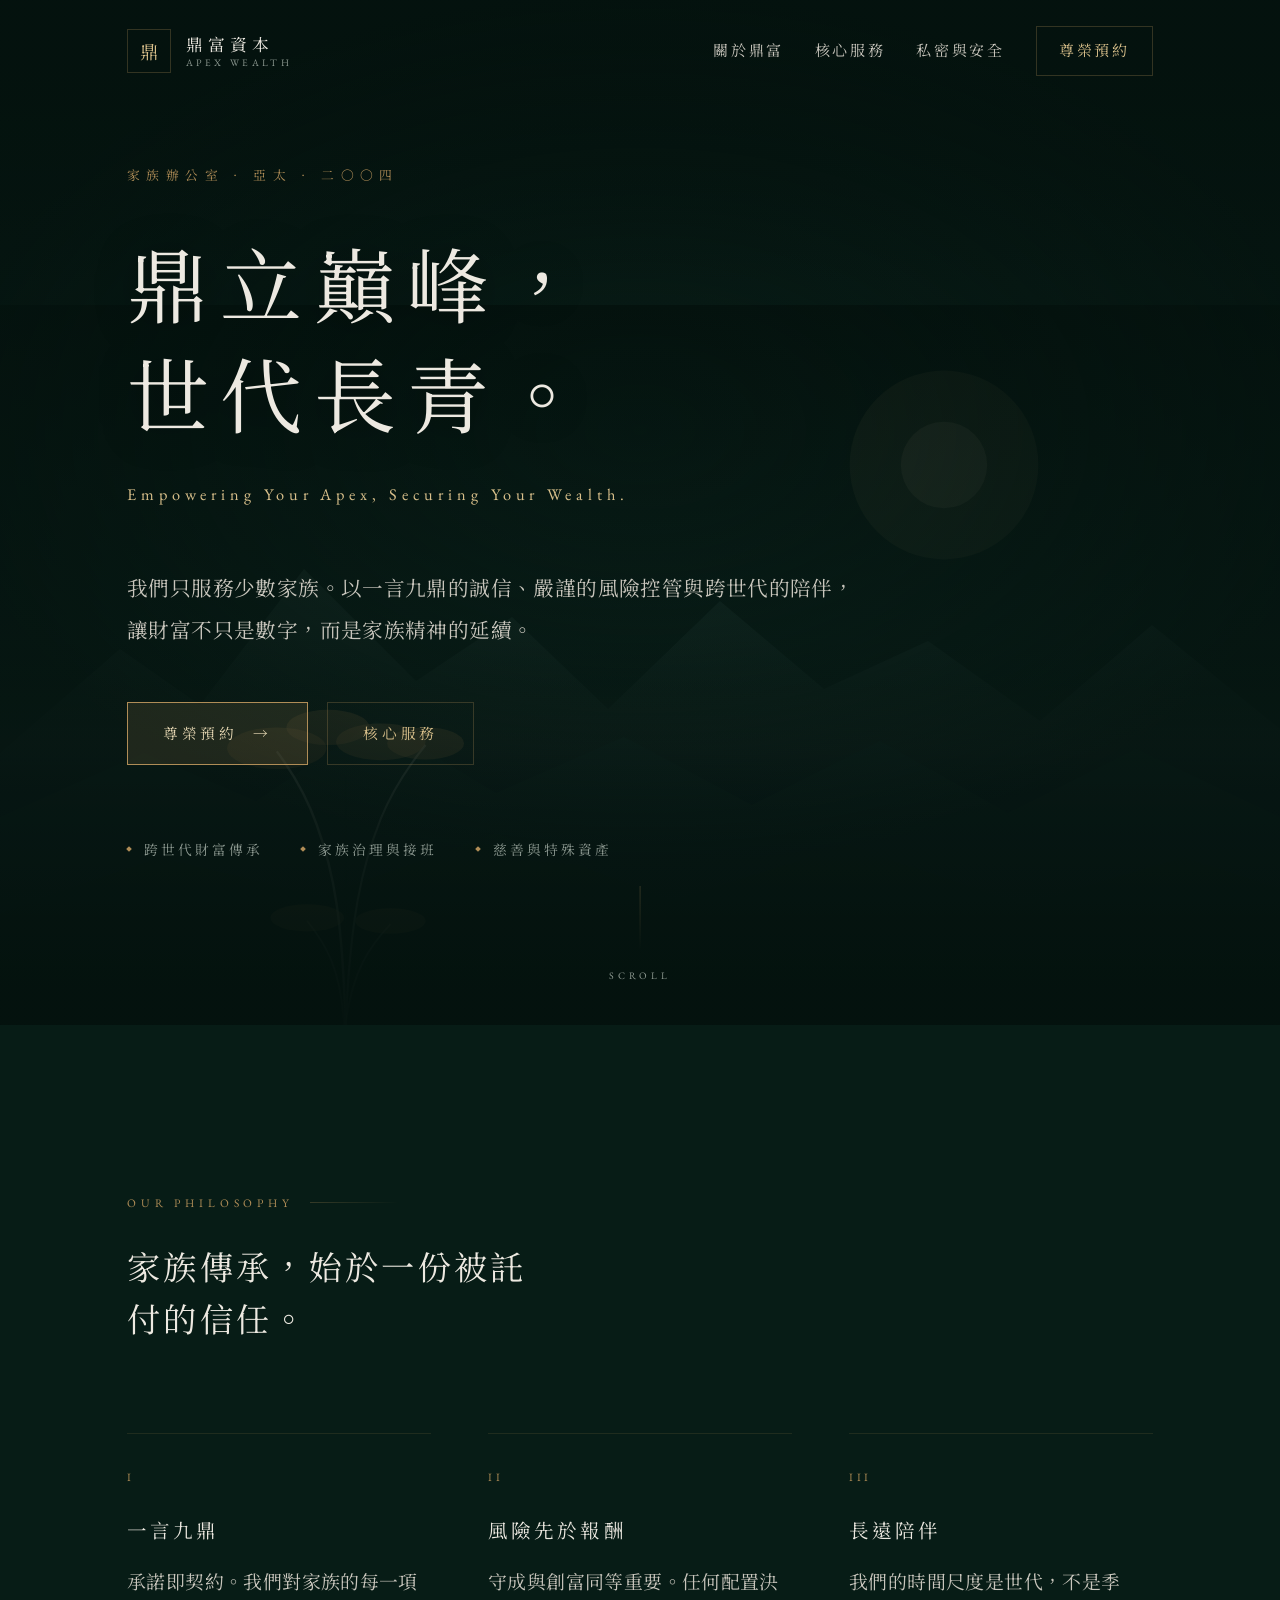
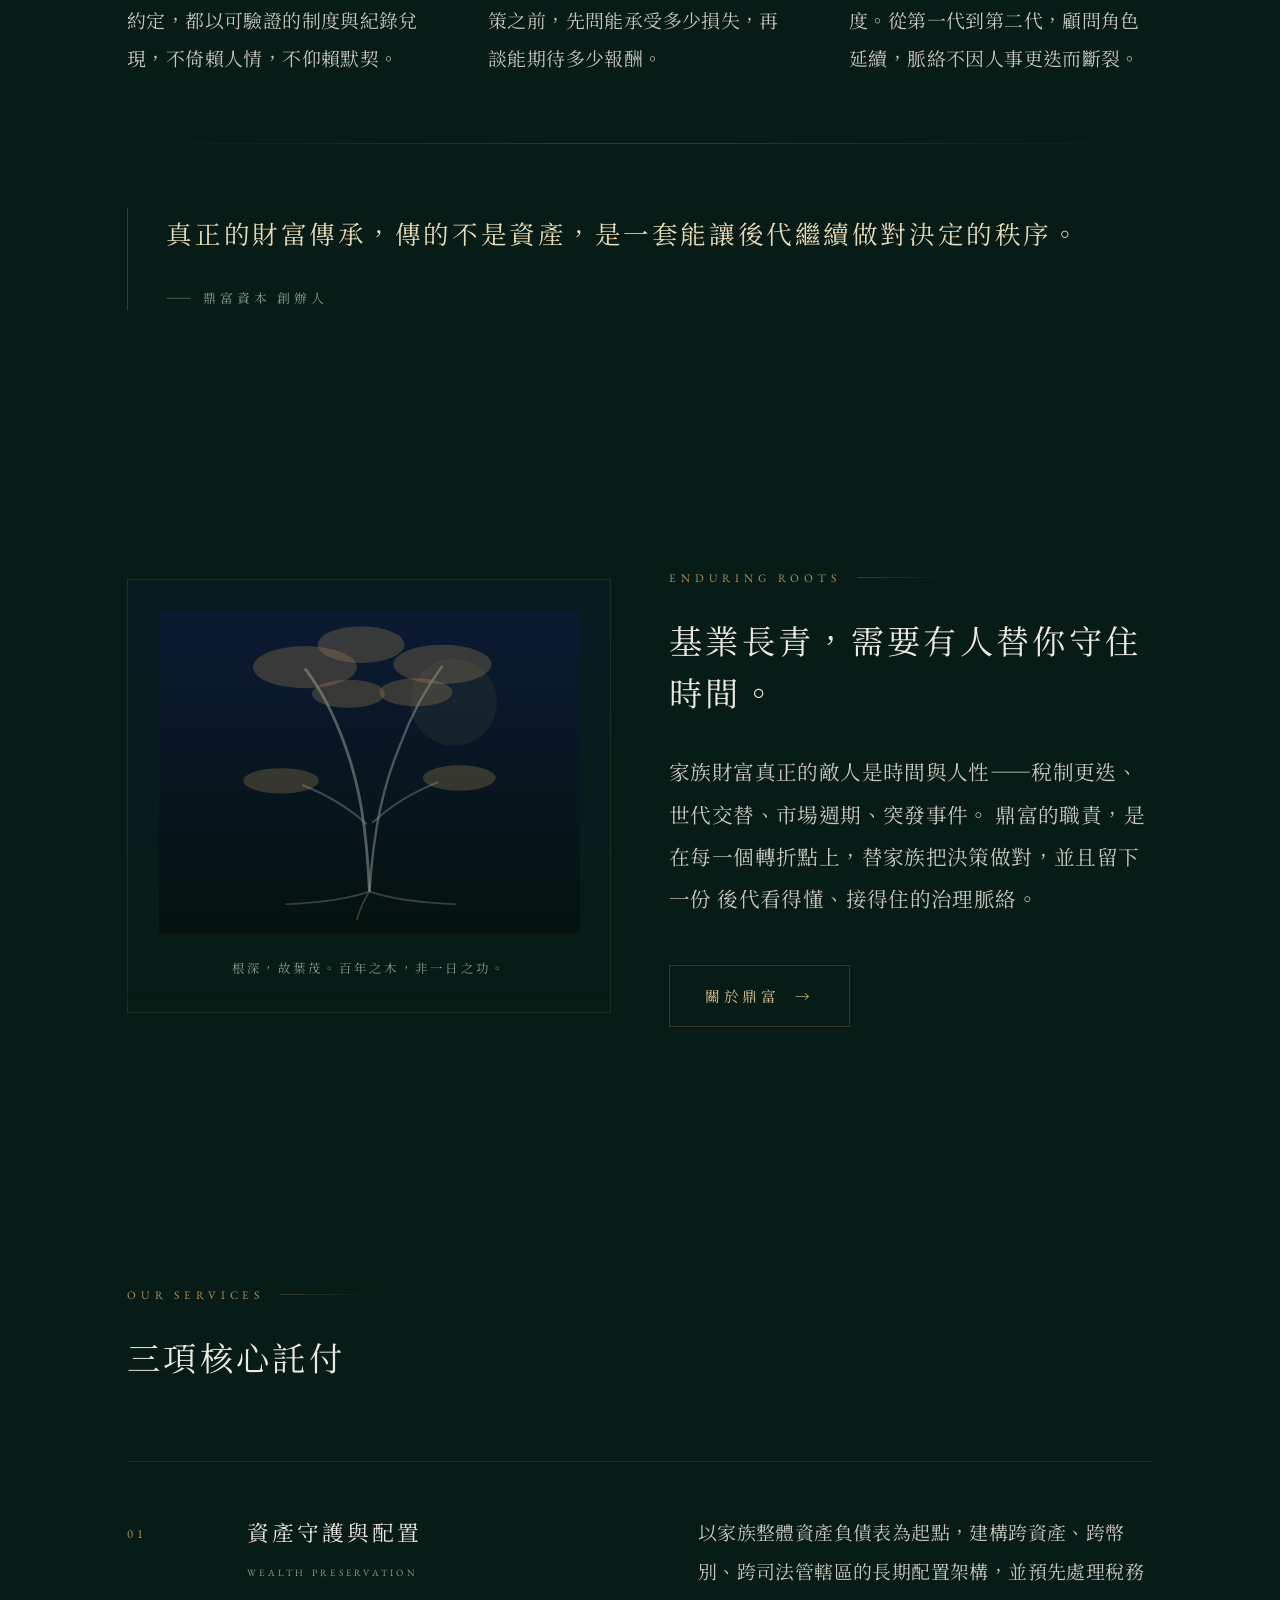
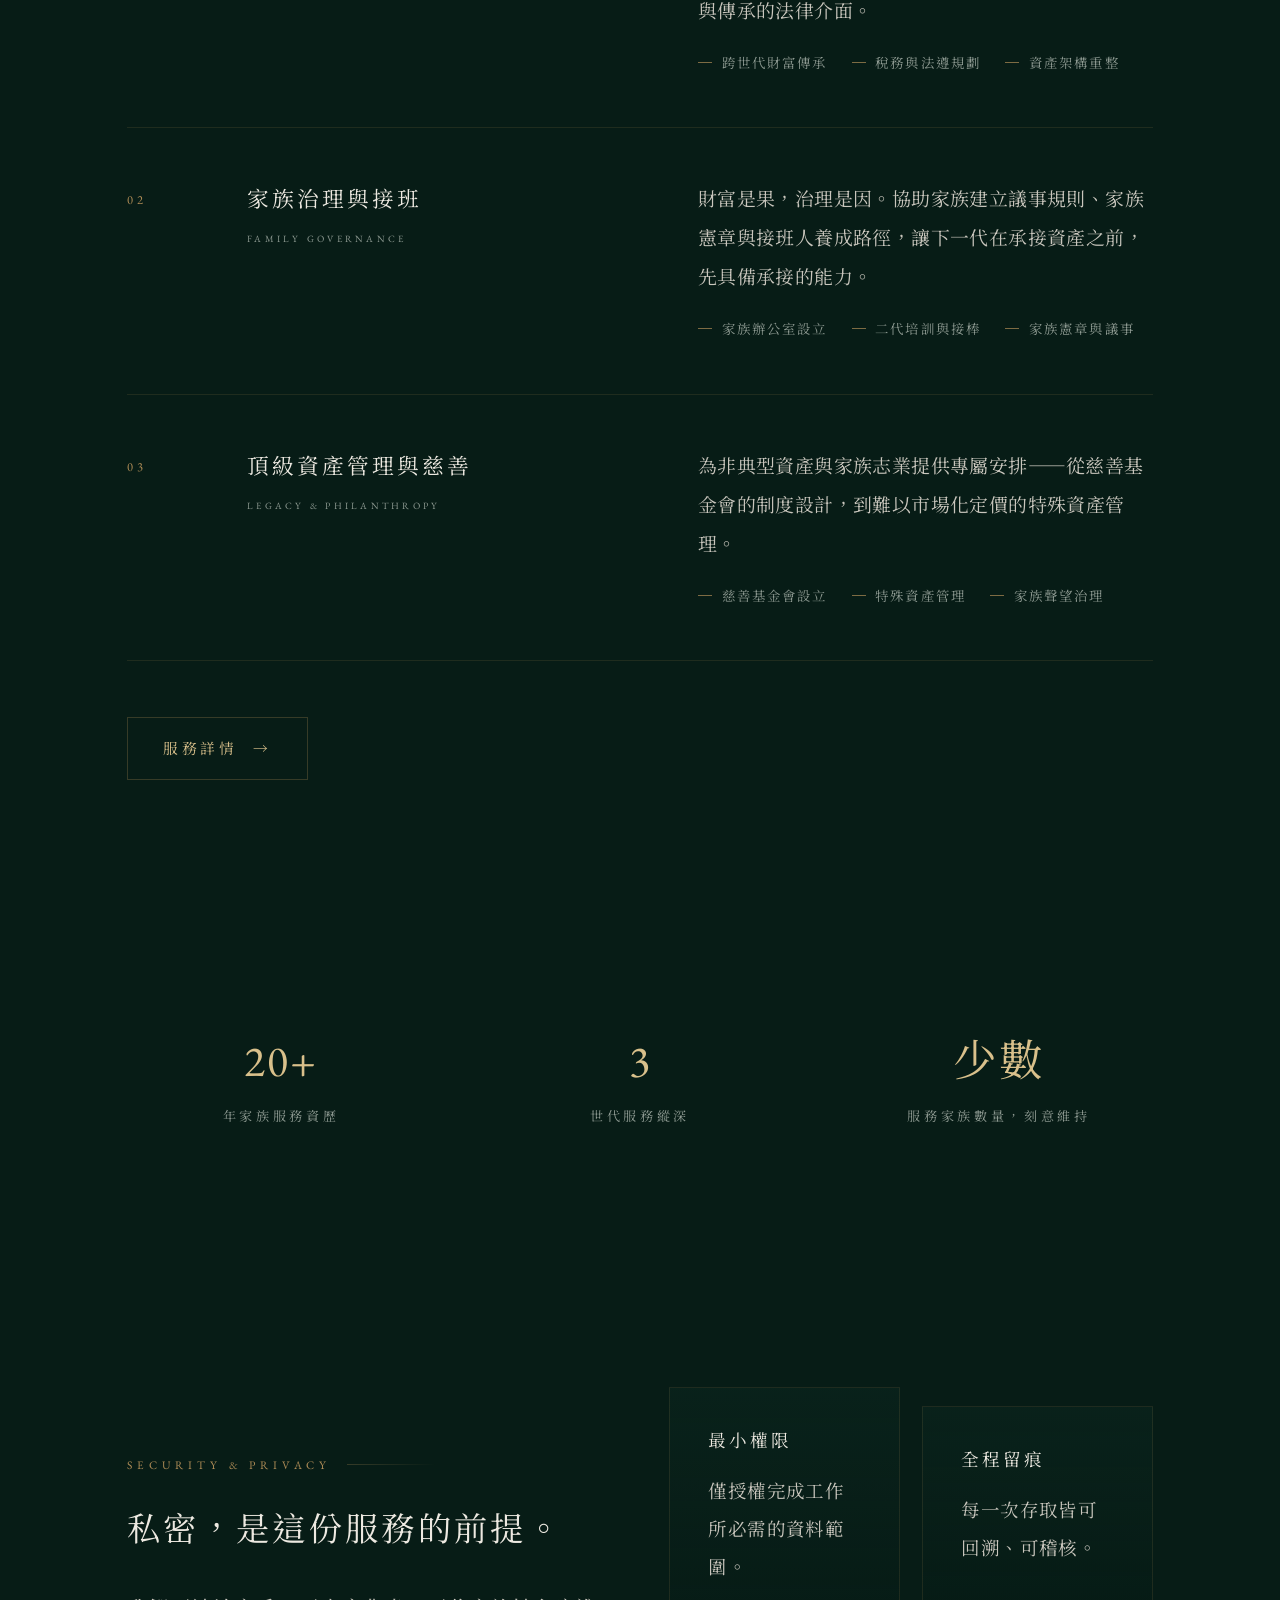
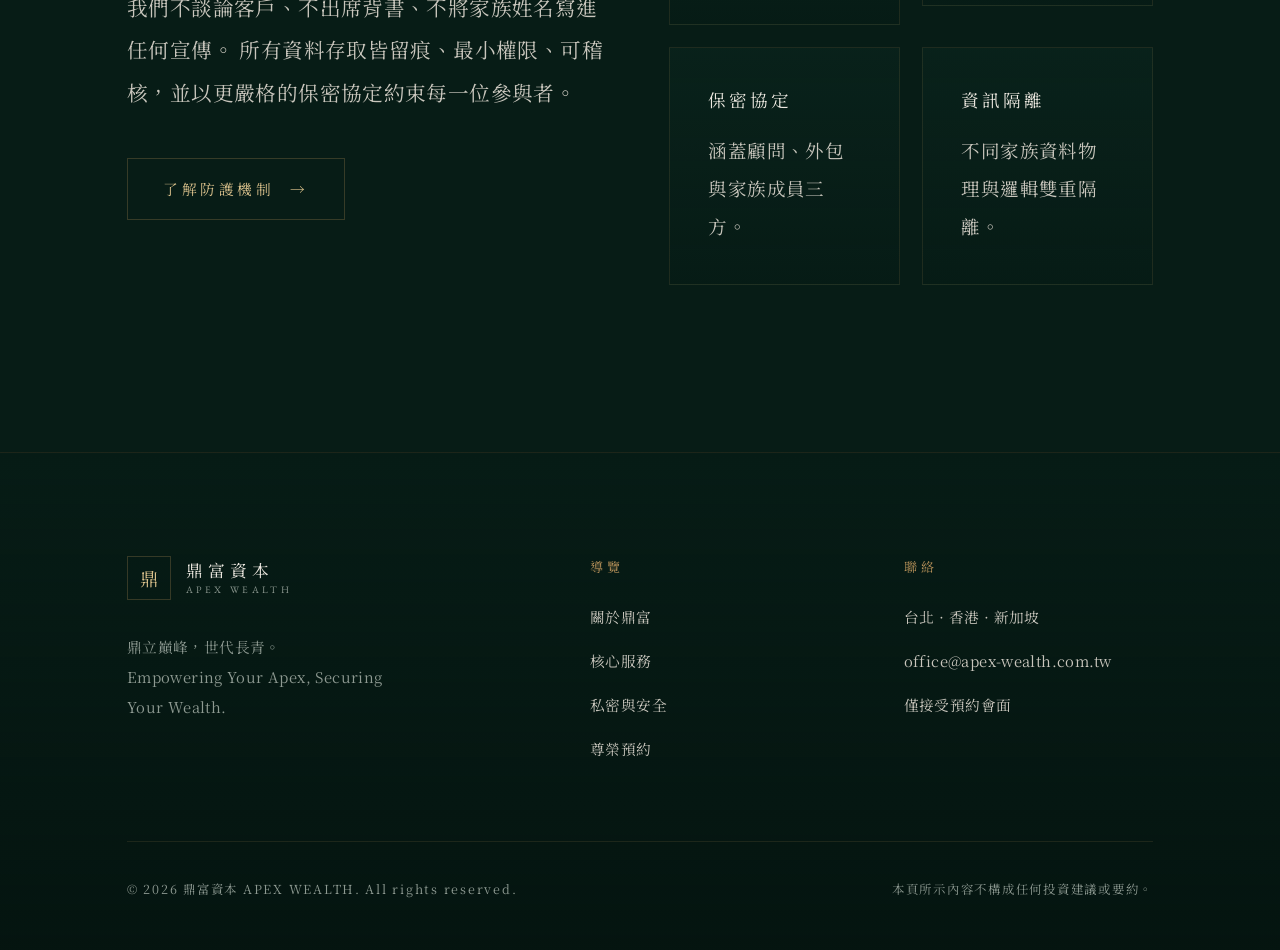
==== index.html @ 1ec9121e "鼎富資本形象網站初版：五頁靜態站 家族辦公室形象網站，純靜態 HTML/CSS/JS，無建置流程與相依套件。  頁面： - index     劇院式主視覺、核心理念、服務總覽、隱私預告 - abou" ====
<!DOCTYPE html>
<html lang="zh-Hant">
<head>
<meta charset="utf-8">
<meta name="viewport" content="width=device-width, initial-scale=1">
<title>鼎富資本 APEX WEALTH｜家族辦公室 · 鼎立巔峰，世代長青</title>
<meta name="description" content="鼎富資本為亞太地區超高淨值家族提供跨世代財富傳承、家族治理與頂級資產管理服務。一言九鼎，長遠相伴。">
<meta name="theme-color" content="#071C16">
<link rel="preconnect" href="https://fonts.googleapis.com">
<link rel="preconnect" href="https://fonts.gstatic.com" crossorigin>
<link href="https://fonts.googleapis.com/css2?family=EB+Garamond:ital,wght@0,400;0,500;1,400&family=Noto+Serif+TC:wght@300;400;500&display=swap" rel="stylesheet">
<link rel="stylesheet" href="assets/css/main.css">
<link rel="icon" href="data:image/svg+xml,%3Csvg xmlns='http://www.w3.org/2000/svg' viewBox='0 0 32 32'%3E%3Crect width='32' height='32' fill='%23071C16'/%3E%3Ctext x='16' y='22' font-size='18' text-anchor='middle' fill='%23D9C08B' font-family='serif'%3E%E9%BC%8E%3C/text%3E%3C/svg%3E">
</head>
<body>

<a class="visually-hidden" href="#main">跳至主要內容</a>

<!-- ════════════ 頁首 ════════════ -->
<header class="site-header">
  <div class="wrap">
    <a class="brand" href="index.html" aria-label="鼎富資本 首頁">
      <span class="brand__mark" aria-hidden="true"><span>鼎</span></span>
      <span class="brand__text">
        <span class="brand__zh">鼎富資本</span>
        <span class="brand__en">Apex Wealth</span>
      </span>
    </a>

    <button class="nav-toggle" type="button" aria-expanded="false" aria-controls="primary-nav" aria-label="開啟導覽選單">
      <span></span><span></span><span></span>
    </button>

    <nav class="nav" id="primary-nav" aria-label="主要導覽">
      <a href="about.html">關於鼎富</a>
      <a href="services.html">核心服務</a>
      <a href="security.html">私密與安全</a>
      <a class="nav__cta" href="contact.html">尊榮預約</a>
    </nav>
  </div>
</header>

<main id="main">

  <!-- ════════════ 主視覺：劇院式開場 ════════════ -->
  <section class="hero" aria-label="鼎富資本 主視覺">
    <div class="hero__scene" aria-hidden="true">
      <!-- 東方山水 · 百年古樹（原創向量，非圖庫罐頭照） -->
      <svg viewBox="0 0 1600 900" preserveAspectRatio="xMidYMax slice" role="presentation">
        <defs>
          <linearGradient id="sky" x1="0" y1="0" x2="0" y2="1">
            <stop offset="0%"   stop-color="#04120E"/>
            <stop offset="55%"  stop-color="#0A211B"/>
            <stop offset="100%" stop-color="#0B1A33"/>
          </linearGradient>
          <linearGradient id="far" x1="0" y1="0" x2="0" y2="1">
            <stop offset="0%"   stop-color="#2E4B44" stop-opacity="0.85"/>
            <stop offset="100%" stop-color="#0A211B" stop-opacity="0.2"/>
          </linearGradient>
          <linearGradient id="mid" x1="0" y1="0" x2="0" y2="1">
            <stop offset="0%"   stop-color="#1E3A33"/>
            <stop offset="100%" stop-color="#071C16"/>
          </linearGradient>
          <linearGradient id="near" x1="0" y1="0" x2="0" y2="1">
            <stop offset="0%"   stop-color="#122C25"/>
            <stop offset="100%" stop-color="#04120E"/>
          </linearGradient>
          <linearGradient id="mist" x1="0" y1="0" x2="0" y2="1">
            <stop offset="0%"   stop-color="#D9C08B" stop-opacity="0"/>
            <stop offset="60%"  stop-color="#D9C08B" stop-opacity="0.07"/>
            <stop offset="100%" stop-color="#D9C08B" stop-opacity="0"/>
          </linearGradient>
        </defs>

        <rect width="1600" height="900" fill="url(#sky)"/>
        <!-- 月／日暈 -->
        <circle cx="1180" cy="200" r="118" fill="#D9C08B" opacity="0.05"/>
        <circle cx="1180" cy="200" r="54"  fill="#E8D9B5" opacity="0.06"/>

        <!-- 遠山 -->
        <g class="layer layer--far">
          <path fill="url(#far)" d="M0,560 L150,430 L250,500 L380,330 L520,470 L640,390 L760,505 L900,370 L1030,480 L1160,420 L1300,520 L1440,400 L1600,530 L1600,900 L0,900 Z"/>
        </g>
        <!-- 雲霧 -->
        <g class="layer layer--mid">
          <rect x="0" y="470" width="1600" height="150" fill="url(#mist)"/>
          <path fill="url(#mid)" d="M0,640 L180,560 L320,620 L470,520 L620,610 L780,540 L940,625 L1100,545 L1260,635 L1420,555 L1600,640 L1600,900 L0,900 Z"/>
        </g>
        <!-- 近山 -->
        <g class="layer layer--near">
          <path fill="url(#near)" d="M0,760 L200,690 L400,740 L620,660 L840,745 L1060,675 L1280,750 L1480,690 L1600,730 L1600,900 L0,900 Z"/>
        </g>

        <!-- 百年古樹 -->
        <g class="layer layer--base" opacity="0.95">
          <g transform="translate(300,470)">
            <path d="M132,430 C128,300 118,240 96,180 C84,146 70,120 46,88"
                  fill="none" stroke="#8E9A92" stroke-opacity="0.5" stroke-width="3"/>
            <path d="M132,430 C138,296 152,232 176,172 C190,138 206,112 232,80"
                  fill="none" stroke="#8E9A92" stroke-opacity="0.45" stroke-width="2.6"/>
            <path d="M130,430 C126,360 108,330 84,300" fill="none" stroke="#8E9A92" stroke-opacity="0.35" stroke-width="2.2"/>
            <path d="M132,430 C140,362 162,332 188,304" fill="none" stroke="#8E9A92" stroke-opacity="0.35" stroke-width="2.2"/>
            <!-- 松針團塊 -->
            <g fill="#B08D57" fill-opacity="0.30">
              <ellipse cx="46"  cy="84"  rx="62" ry="26"/>
              <ellipse cx="110" cy="58"  rx="52" ry="22"/>
              <ellipse cx="176" cy="76"  rx="56" ry="23"/>
              <ellipse cx="232" cy="78"  rx="48" ry="20"/>
              <ellipse cx="84"  cy="296" rx="46" ry="17"/>
              <ellipse cx="188" cy="300" rx="44" ry="16"/>
            </g>
            <g stroke="#0E2C24" stroke-opacity="0.5" stroke-width="1">
              <path d="M132,430 L132,120"/>
            </g>
          </g>
        </g>
      </svg>
    </div>

    <div class="hero__veil" aria-hidden="true"></div>

    <div class="wrap">
      <div class="hero__inner">
        <p class="hero__org" data-reveal>家族辦公室 · 亞太 · 二〇〇四</p>

        <h1 class="hero__slogan" data-reveal="slow">
          <span class="line">鼎立巔峰，</span>
          <span class="line">世代長青。</span>
        </h1>

        <p class="hero__en" data-reveal>Empowering Your Apex, Securing Your Wealth.</p>

        <p class="lede" data-reveal>
          我們只服務少數家族。以一言九鼎的誠信、嚴謹的風險控管與跨世代的陪伴，
          讓財富不只是數字，而是家族精神的延續。
        </p>

        <div class="btn-row" style="margin-top: 3.2rem;" data-reveal>
          <a class="btn btn--solid" href="contact.html"><span>尊榮預約</span><span aria-hidden="true">→</span></a>
          <a class="btn" href="services.html"><span>核心服務</span></a>
        </div>

        <div class="hero__meta" style="margin-top: 4.4rem;" data-stagger data-reveal>
          <span>跨世代財富傳承</span>
          <span>家族治理與接班</span>
          <span>慈善與特殊資產</span>
        </div>
      </div>
    </div>

    <div class="hero__scroll" aria-hidden="true">
      <i></i>
      <span>Scroll</span>
    </div>
  </section>

  <!-- ════════════ 理念 ════════════ -->
  <section class="section" aria-labelledby="philosophy-title">
    <div class="wrap">
      <p class="eyebrow" data-reveal>Our Philosophy</p>
      <h2 class="section-title" id="philosophy-title" data-reveal="slow" style="max-width: 22ch;">
        家族傳承，始於一份被託付的信任。
      </h2>

      <div class="grid grid--3" style="margin-top: clamp(3.5rem, 7vw, 6rem);" data-stagger>
        <article class="tenet">
          <span class="tenet__no">I</span>
          <h3>一言九鼎</h3>
          <p>承諾即契約。我們對家族的每一項約定，都以可驗證的制度與紀錄兌現，不倚賴人情，不仰賴默契。</p>
        </article>
        <article class="tenet">
          <span class="tenet__no">II</span>
          <h3>風險先於報酬</h3>
          <p>守成與創富同等重要。任何配置決策之前，先問能承受多少損失，再談能期待多少報酬。</p>
        </article>
        <article class="tenet">
          <span class="tenet__no">III</span>
          <h3>長遠陪伴</h3>
          <p>我們的時間尺度是世代，不是季度。從第一代到第二代，顧問角色延續，脈絡不因人事更迭而斷裂。</p>
        </article>
      </div>

      <hr class="rule">

      <blockquote class="quote" data-reveal>
        真正的財富傳承，傳的不是資產，是一套能讓後代繼續做對決定的秩序。
        <cite>—— 鼎富資本 創辦人</cite>
      </blockquote>
    </div>
  </section>

  <!-- ════════════ 古樹意象 ════════════ -->
  <section class="section section--tight">
    <div class="wrap">
      <div class="grid grid--2">
        <figure class="scene-frame" data-reveal="slow" style="margin:0;">
          <svg viewBox="0 0 600 460" role="img" aria-label="百年古樹意象，象徵基業長青、根深葉茂">
            <defs>
              <linearGradient id="treebg" x1="0" y1="0" x2="0" y2="1">
                <stop offset="0%" stop-color="#0B1A33"/>
                <stop offset="100%" stop-color="#04120E"/>
              </linearGradient>
            </defs>
            <rect width="600" height="460" fill="url(#treebg)"/>
            <circle cx="420" cy="130" r="62" fill="#D9C08B" opacity="0.06"/>
            <g transform="translate(300,400)">
              <path d="M0,0 C-4,-90 -14,-150 -34,-206 C-48,-246 -64,-282 -92,-318"
                    fill="none" stroke="#8E9A92" stroke-opacity="0.55" stroke-width="4"/>
              <path d="M0,0 C6,-92 20,-152 44,-210 C58,-248 76,-284 104,-322"
                    fill="none" stroke="#8E9A92" stroke-opacity="0.5" stroke-width="3.4"/>
              <path d="M-4,-96 C-30,-120 -60,-138 -96,-152" fill="none" stroke="#8E9A92" stroke-opacity="0.4" stroke-width="2.8"/>
              <path d="M4,-98 C32,-124 62,-142 98,-156" fill="none" stroke="#8E9A92" stroke-opacity="0.4" stroke-width="2.8"/>
              <g fill="#B08D57" fill-opacity="0.28">
                <ellipse cx="-92"  cy="-320" rx="74" ry="30"/>
                <ellipse cx="-12"  cy="-352" rx="62" ry="26"/>
                <ellipse cx="104"  cy="-324" rx="70" ry="28"/>
                <ellipse cx="-30"  cy="-282" rx="52" ry="20"/>
                <ellipse cx="66"   cy="-284" rx="52" ry="20"/>
                <ellipse cx="-126" cy="-158" rx="54" ry="18"/>
                <ellipse cx="128"  cy="-162" rx="52" ry="18"/>
              </g>
              <!-- 根 -->
              <path d="M0,0 C-30,10 -70,16 -120,18 M0,0 C30,10 72,16 124,18 M0,0 C-8,12 -14,26 -18,40"
                    fill="none" stroke="#8E9A92" stroke-opacity="0.35" stroke-width="2.4"/>
            </g>
          </svg>
          <figcaption>根深，故葉茂。百年之木，非一日之功。</figcaption>
        </figure>

        <div data-reveal>
          <p class="eyebrow">Enduring Roots</p>
          <h2 class="section-title">基業長青，需要有人替你守住時間。</h2>
          <p class="lede" style="margin-top: 2rem;">
            家族財富真正的敵人是時間與人性——稅制更迭、世代交替、市場週期、突發事件。
            鼎富的職責，是在每一個轉折點上，替家族把決策做對，並且留下一份
            後代看得懂、接得住的治理脈絡。
          </p>
          <div class="btn-row" style="margin-top: 2.8rem;">
            <a class="btn" href="about.html"><span>關於鼎富</span><span aria-hidden="true">→</span></a>
          </div>
        </div>
      </div>
    </div>
  </section>

  <!-- ════════════ 服務總覽 ════════════ -->
  <section class="section" aria-labelledby="services-title">
    <div class="wrap">
      <p class="eyebrow" data-reveal>Our Services</p>
      <h2 class="section-title" id="services-title" data-reveal="slow">三項核心託付</h2>

      <div style="margin-top: clamp(3rem, 6vw, 5rem);">
        <article class="service" data-reveal>
          <div class="service__no">01</div>
          <h3>資產守護與配置<small>Wealth Preservation</small></h3>
          <div>
            <p>以家族整體資產負債表為起點，建構跨資產、跨幣別、跨司法管轄區的長期配置架構，並預先處理稅務與傳承的法律介面。</p>
            <div class="tags">
              <span>跨世代財富傳承</span><span>稅務與法遵規劃</span><span>資產架構重整</span>
            </div>
          </div>
        </article>

        <article class="service" data-reveal>
          <div class="service__no">02</div>
          <h3>家族治理與接班<small>Family Governance</small></h3>
          <div>
            <p>財富是果，治理是因。協助家族建立議事規則、家族憲章與接班人養成路徑，讓下一代在承接資產之前，先具備承接的能力。</p>
            <div class="tags">
              <span>家族辦公室設立</span><span>二代培訓與接棒</span><span>家族憲章與議事</span>
            </div>
          </div>
        </article>

        <article class="service" data-reveal>
          <div class="service__no">03</div>
          <h3>頂級資產管理與慈善<small>Legacy &amp; Philanthropy</small></h3>
          <div>
            <p>為非典型資產與家族志業提供專屬安排——從慈善基金會的制度設計，到難以市場化定價的特殊資產管理。</p>
            <div class="tags">
              <span>慈善基金會設立</span><span>特殊資產管理</span><span>家族聲望治理</span>
            </div>
          </div>
        </article>

        <div style="border-top: 1px solid var(--hairline-soft);"></div>
      </div>

      <div class="btn-row" style="margin-top: 3.5rem;" data-reveal>
        <a class="btn" href="services.html"><span>服務詳情</span><span aria-hidden="true">→</span></a>
      </div>
    </div>
  </section>

  <!-- ════════════ 數字 ════════════ -->
  <section class="section section--tight">
    <div class="wrap">
      <div class="metrics" data-stagger data-reveal-group>
        <div class="metric"><strong>20+</strong><span>年家族服務資歷</span></div>
        <div class="metric"><strong>3</strong><span>世代服務縱深</span></div>
        <div class="metric"><strong>少數</strong><span>服務家族數量，刻意維持</span></div>
      </div>
    </div>
  </section>

  <!-- ════════════ 隱私預告 ════════════ -->
  <section class="section" aria-labelledby="privacy-title">
    <div class="wrap">
      <div class="grid grid--2">
        <div data-reveal>
          <p class="eyebrow">Security &amp; Privacy</p>
          <h2 class="section-title" id="privacy-title">私密，是這份服務的前提。</h2>
          <p class="lede" style="margin-top: 2rem;">
            我們不談論客戶、不出席背書、不將家族姓名寫進任何宣傳。
            所有資料存取皆留痕、最小權限、可稽核，並以更嚴格的保密協定約束每一位參與者。
          </p>
          <div class="btn-row" style="margin-top: 2.8rem;">
            <a class="btn" href="security.html"><span>了解防護機制</span><span aria-hidden="true">→</span></a>
          </div>
        </div>

        <div class="grid grid--2" data-stagger data-reveal-group style="gap: 1.4rem;">
          <div class="card"><h3>最小權限</h3><p>僅授權完成工作所必需的資料範圍。</p></div>
          <div class="card"><h3>全程留痕</h3><p>每一次存取皆可回溯、可稽核。</p></div>
          <div class="card"><h3>保密協定</h3><p>涵蓋顧問、外包與家族成員三方。</p></div>
          <div class="card"><h3>資訊隔離</h3><p>不同家族資料物理與邏輯雙重隔離。</p></div>
        </div>
      </div>
    </div>
  </section>

</main>

<!-- ════════════ 頁尾 ════════════ -->
<footer class="site-footer">
  <div class="wrap">
    <div class="site-footer__top">
      <div>
        <a class="brand" href="index.html">
          <span class="brand__mark" aria-hidden="true"><span>鼎</span></span>
          <span class="brand__text">
            <span class="brand__zh">鼎富資本</span>
            <span class="brand__en">Apex Wealth</span>
          </span>
        </a>
        <p class="muted" style="margin-top: 2rem; max-width: 34ch; font-size: 0.92rem;">
          鼎立巔峰，世代長青。<br>
          Empowering Your Apex, Securing Your Wealth.
        </p>
      </div>

      <div>
        <h4>導覽</h4>
        <ul>
          <li><a href="about.html">關於鼎富</a></li>
          <li><a href="services.html">核心服務</a></li>
          <li><a href="security.html">私密與安全</a></li>
          <li><a href="contact.html">尊榮預約</a></li>
        </ul>
      </div>

      <div>
        <h4>聯絡</h4>
        <ul>
          <li>台北 · 香港 · 新加坡</li>
          <li><a href="mailto:office@apex-wealth.com.tw">office@apex-wealth.com.tw</a></li>
          <li>僅接受預約會面</li>
        </ul>
      </div>
    </div>

    <div class="site-footer__bottom">
      <span>© <span data-year>2026</span> 鼎富資本 APEX WEALTH. All rights reserved.</span>
      <span>本頁所示內容不構成任何投資建議或要約。</span>
    </div>
  </div>
</footer>

<script src="assets/js/main.js"></script>
</body>
</html>
---- assets/css/main.css ----
/* ==========================================================================
   鼎富資本 APEX WEALTH · Family Office
   視覺系統：深大不列顛綠 × 古銅金 · 古典襯線 · 極簡留白
   ========================================================================== */

/* --- 1. 設計 Token ------------------------------------------------------ */
:root {
  /* 主色：沉穩、誠信 */
  --green-950: #04120E;
  --green-900: #071C16;
  --green-800: #0A211B;
  --green-700: #0E2C24;
  --green-600: #14382E;
  --ink-900:   #060F1F;
  --ink-800:   #0B1A33;

  /* 點綴：古銅金／香檳金（低飽和，切忌土豪金） */
  --gold:       #B08D57;
  --gold-soft:  #C9A96B;
  --gold-light: #D9C08B;
  --champagne:  #E8D9B5;

  /* 文字 */
  --text:      #EDE9E1;
  --text-soft: #C9C6BD;
  --muted:     #8E9A92;

  --hairline: rgba(176, 141, 87, 0.28);
  --hairline-soft: rgba(176, 141, 87, 0.14);

  /* 字體 */
  --serif-zh: "Noto Serif TC", "Source Han Serif TC", "Songti TC", "STSong",
              "PingFang TC", "Microsoft JhengHei", serif;
  --serif-en: "EB Garamond", "Garamond", "Baskerville", "Palatino Linotype",
              "Times New Roman", "Noto Serif TC", "Songti TC", serif;
  --sans-zh: "PingFang TC", "Microsoft JhengHei", "Noto Sans TC", sans-serif;

  /* 節奏：大量留白，讓畫面呼吸 */
  --gutter: clamp(1.5rem, 6vw, 8rem);
  --section-y: clamp(6rem, 13vw, 13rem);
  --maxw: 1180px;

  --ease-silk: cubic-bezier(0.22, 0.61, 0.36, 1);
  --dur-slow: 1.4s;
}

/* --- 2. 基礎 ------------------------------------------------------------ */
*,
*::before,
*::after { box-sizing: border-box; }

html {
  scroll-behavior: smooth;
  -webkit-text-size-adjust: 100%;
}

body {
  margin: 0;
  background: var(--green-900);
  color: var(--text);
  font-family: var(--serif-zh);
  /* 字體級距適中偏大、行距寬鬆（無障礙） */
  font-size: clamp(17px, 0.35vw + 16px, 19.5px);
  line-height: 2.05;
  letter-spacing: 0.02em;
  font-weight: 400;
  -webkit-font-smoothing: antialiased;
  text-rendering: optimizeLegibility;
  overflow-x: hidden;
}

/* 全站細膩紙質／光暈底 */
body::before {
  content: "";
  position: fixed;
  inset: 0;
  pointer-events: none;
  z-index: 0;
  background:
    radial-gradient(120% 80% at 50% -10%, rgba(176,141,87,0.10), transparent 60%),
    radial-gradient(100% 70% at 100% 100%, rgba(11,26,51,0.55), transparent 65%);
}

img, svg { max-width: 100%; display: block; }

a {
  color: inherit;
  text-decoration: none;
  transition: color .6s var(--ease-silk);
}

::selection { background: rgba(176,141,87,0.32); color: #fff; }

/* 焦點可見（無障礙） */
:focus-visible {
  outline: 1px solid var(--gold-light);
  outline-offset: 4px;
}

/* --- 3. 排版元件 -------------------------------------------------------- */
h1, h2, h3, h4 {
  font-weight: 400;
  margin: 0;
  letter-spacing: 0.06em;
  line-height: 1.6;
}

.en {
  font-family: var(--serif-en);
  font-weight: 400;
  letter-spacing: 0.22em;
  font-size: 0.82em;
}

.eyebrow {
  font-family: var(--serif-en);
  font-size: 0.72rem;
  letter-spacing: 0.42em;
  text-transform: uppercase;
  color: var(--gold);
  margin: 0 0 1.6rem;
  display: flex;
  align-items: center;
  gap: 1rem;
}
.eyebrow::after {
  content: "";
  flex: 1;
  height: 1px;
  max-width: 90px;
  background: linear-gradient(90deg, var(--hairline), transparent);
}
.eyebrow--center { justify-content: center; }
.eyebrow--center::after { display: none; }

.display {
  font-size: clamp(2.1rem, 5.2vw, 4.6rem);
  line-height: 1.32;
  letter-spacing: 0.08em;
}

.section-title {
  font-size: clamp(1.6rem, 2.6vw, 2.5rem);
  line-height: 1.55;
  letter-spacing: 0.1em;
}

.lede {
  font-size: 1.06em;
  color: var(--text-soft);
  max-width: 62ch;
}

.muted { color: var(--muted); }

.gold { color: var(--gold-light); }

/* 金色細線 */
.rule {
  height: 1px;
  border: 0;
  background: linear-gradient(90deg, transparent, var(--hairline), transparent);
  margin: 4rem 0;
}

/* --- 4. 版面 ------------------------------------------------------------ */
.wrap {
  width: 100%;
  max-width: var(--maxw);
  margin: 0 auto;
  padding-inline: var(--gutter);
  position: relative;
  z-index: 1;
}

.section { padding-block: var(--section-y); position: relative; }

.section--tight { padding-block: clamp(3.5rem, 7vw, 7rem); }

.grid {
  display: grid;
  gap: clamp(2.2rem, 4.5vw, 5rem);
}
@media (min-width: 880px) {
  .grid--2 { grid-template-columns: 1fr 1fr; align-items: center; }
  .grid--3 { grid-template-columns: repeat(3, 1fr); }
  .grid--4 { grid-template-columns: repeat(4, 1fr); }
}

/* --- 5. 頁首 / 導覽 ----------------------------------------------------- */
.site-header {
  position: fixed;
  inset: 0 0 auto 0;
  z-index: 50;
  padding: 1.6rem 0;
  transition: background .9s var(--ease-silk), padding .9s var(--ease-silk),
              border-color .9s var(--ease-silk), backdrop-filter .9s var(--ease-silk);
  border-bottom: 1px solid transparent;
}
.site-header.is-scrolled {
  padding: 1.05rem 0;
  background: rgba(7, 28, 22, 0.86);
  backdrop-filter: blur(14px) saturate(120%);
  border-bottom-color: var(--hairline-soft);
}

.site-header .wrap {
  display: flex;
  align-items: center;
  justify-content: space-between;
  gap: 2rem;
}

.brand {
  display: flex;
  align-items: center;
  gap: 0.95rem;
  flex-shrink: 0;
}
.brand__mark {
  width: 44px;
  height: 44px;
  flex: none;
  border: 1px solid var(--hairline);
  display: grid;
  place-items: center;
  transition: border-color .9s var(--ease-silk);
}
.brand__mark span {
  font-size: 1.15rem;
  color: var(--gold-light);
  letter-spacing: 0;
  line-height: 1;
}
.brand:hover .brand__mark { border-color: var(--gold); }
.brand__text { display: flex; flex-direction: column; gap: .28rem; }
.brand__zh {
  font-size: 1.05rem;
  letter-spacing: 0.3em;
  line-height: 1.2;
}
.brand__en {
  font-family: var(--serif-en);
  font-size: 0.62rem;
  letter-spacing: 0.34em;
  color: var(--muted);
  text-transform: uppercase;
  line-height: 1;
}

.nav {
  display: flex;
  align-items: center;
  gap: clamp(1.4rem, 2.4vw, 2.6rem);
}
.nav a {
  font-size: 0.94rem;
  letter-spacing: 0.18em;
  color: var(--text-soft);
  position: relative;
  padding-block: 0.35rem;
}
.nav a::after {
  content: "";
  position: absolute;
  left: 0; right: 100%;
  bottom: 0;
  height: 1px;
  background: var(--gold);
  transition: right .8s var(--ease-silk);
}
.nav a:hover { color: var(--champagne); }
.nav a:hover::after,
.nav a[aria-current="page"]::after { right: 0; }
.nav a[aria-current="page"] { color: var(--champagne); }

.nav__cta {
  border: 1px solid var(--hairline);
  padding: 0.55rem 1.4rem !important;
  color: var(--gold-light) !important;
}
.nav__cta::after { display: none; }
.nav__cta:hover {
  background: rgba(176,141,87,0.12);
  border-color: var(--gold);
}

.nav-toggle {
  display: none;
  background: none;
  border: 1px solid var(--hairline);
  color: var(--text);
  width: 46px; height: 46px;
  cursor: pointer;
}
.nav-toggle span {
  display: block;
  width: 18px; height: 1px;
  background: var(--gold-light);
  margin: 4px auto;
  transition: transform .5s var(--ease-silk), opacity .5s var(--ease-silk);
}
.nav-toggle[aria-expanded="true"] span:nth-child(1) { transform: translateY(5px) rotate(45deg); }
.nav-toggle[aria-expanded="true"] span:nth-child(2) { opacity: 0; }
.nav-toggle[aria-expanded="true"] span:nth-child(3) { transform: translateY(-5px) rotate(-45deg); }

@media (max-width: 900px) {
  .nav-toggle { display: block; }
  .nav {
    position: fixed;
    inset: 0;
    background: rgba(6, 22, 18, 0.98);
    backdrop-filter: blur(10px);
    flex-direction: column;
    justify-content: center;
    gap: 2.2rem;
    font-size: 1.15rem;
    opacity: 0;
    visibility: hidden;
    transition: opacity .8s var(--ease-silk), visibility .8s;
  }
  .nav.is-open { opacity: 1; visibility: visible; }
  .nav a { font-size: 1.15rem; letter-spacing: 0.28em; }
  .nav__cta { padding: 0.8rem 2rem !important; }
}

/* --- 6. 主視覺（劇院式開場） ------------------------------------------- */
.hero {
  position: relative;
  min-height: 100svh;
  display: flex;
  align-items: center;
  overflow: hidden;
  background:
    linear-gradient(180deg, var(--green-950) 0%, var(--green-800) 45%, var(--ink-900) 100%);
}

.hero__scene {
  position: absolute;
  inset: 0;
  z-index: 0;
}
.hero__scene svg {
  position: absolute;
  left: 50%;
  bottom: 0;
  width: 145%;
  min-width: 1100px;
  transform: translateX(-50%);
  height: auto;
}
/* 極緩慢的呼吸位移，不閃爍 */
.hero__scene .layer--far  { opacity: .34; animation: drift 48s ease-in-out infinite alternate; }
.hero__scene .layer--mid  { opacity: .55; animation: drift 38s ease-in-out infinite alternate-reverse; }
.hero__scene .layer--near { opacity: .82; animation: drift 30s ease-in-out infinite alternate; }
.hero__scene .layer--base { opacity: 1; }

@keyframes drift {
  from { transform: translateX(-50%) translateY(0) scale(1); }
  to   { transform: translateX(-50%) translateY(-14px) scale(1.012); }
}

.hero__veil {
  position: absolute;
  inset: 0;
  z-index: 1;
  background:
    radial-gradient(70% 55% at 50% 42%, rgba(4,18,14,0.10), rgba(4,18,14,0.72) 78%),
    linear-gradient(180deg, rgba(4,18,14,0.85) 0%, transparent 28%, transparent 62%, rgba(4,18,14,0.92) 100%);
}

.hero .wrap { z-index: 2; }
.hero__inner {
  max-width: 900px;
  padding-block: clamp(8rem, 18vh, 12rem);
}

.hero__org {
  font-size: 0.8rem;
  letter-spacing: 0.5em;
  color: var(--gold);
  margin: 0 0 2.4rem;
}

.hero__slogan {
  font-size: clamp(2.4rem, 6.4vw, 5.4rem);
  line-height: 1.34;
  letter-spacing: 0.14em;
  margin: 0 0 2rem;
  text-shadow: 0 2px 40px rgba(0,0,0,0.45);
}
.hero__slogan .line { display: block; }

.hero__en {
  font-family: var(--serif-en);
  font-size: clamp(0.8rem, 1.35vw, 1.02rem);
  letter-spacing: 0.3em;
  color: var(--gold-light);
  margin: 0 0 3.4rem;
}

.hero__meta {
  display: flex;
  flex-wrap: wrap;
  gap: 0.9rem 2.4rem;
  font-size: 0.86rem;
  letter-spacing: 0.22em;
  color: var(--muted);
}
.hero__meta span { display: inline-flex; align-items: center; gap: .8rem; }
.hero__meta span::before {
  content: "";
  width: 4px; height: 4px;
  background: var(--gold);
  transform: rotate(45deg);
  flex: none;
}

.hero__scroll {
  position: absolute;
  left: 50%;
  bottom: 2.4rem;
  transform: translateX(-50%);
  z-index: 3;
  font-family: var(--serif-en);
  font-size: 0.62rem;
  letter-spacing: 0.4em;
  color: var(--muted);
  display: flex;
  flex-direction: column;
  align-items: center;
  gap: 1rem;
  text-transform: uppercase;
}
.hero__scroll i {
  width: 1px; height: 64px;
  background: linear-gradient(180deg, var(--hairline), transparent);
  animation: pulseLine 4.5s var(--ease-silk) infinite;
}
@keyframes pulseLine {
  0%, 100% { opacity: .35; transform: scaleY(.8); }
  50%      { opacity: 1;   transform: scaleY(1); }
}

/* --- 7. 內容元件 -------------------------------------------------------- */
/* 理念三欄 */
.tenet { padding-top: 2rem; border-top: 1px solid var(--hairline-soft); }
.tenet__no {
  font-family: var(--serif-en);
  font-size: 0.7rem;
  letter-spacing: 0.32em;
  color: var(--gold);
  display: block;
  margin-bottom: 1.6rem;
}
.tenet h3 {
  font-size: 1.22rem;
  letter-spacing: 0.16em;
  margin-bottom: 1rem;
}
.tenet p { margin: 0; color: var(--text-soft); font-size: 0.97em; }

/* 服務條目 */
.service {
  padding: clamp(2.2rem, 4vw, 3.4rem) 0;
  border-top: 1px solid var(--hairline-soft);
  display: grid;
  gap: 1.4rem 3rem;
}
@media (min-width: 880px) {
  .service { grid-template-columns: 4.5rem 1.15fr 1.3fr; align-items: start; }
}
.service__no {
  font-family: var(--serif-en);
  font-size: 0.78rem;
  letter-spacing: 0.3em;
  color: var(--gold);
  padding-top: 0.5rem;
}
.service h3 {
  font-size: clamp(1.2rem, 1.7vw, 1.5rem);
  letter-spacing: 0.14em;
  line-height: 1.7;
}
.service h3 small {
  display: block;
  font-family: var(--serif-en);
  font-size: 0.6rem;
  letter-spacing: 0.34em;
  color: var(--muted);
  margin-top: 0.9rem;
  text-transform: uppercase;
}
.service p { margin: 0 0 1.2rem; color: var(--text-soft); font-size: 0.97em; }

.tags {
  display: flex;
  flex-wrap: wrap;
  gap: 0.6rem 1.5rem;
  font-size: 0.84rem;
  letter-spacing: 0.16em;
  color: var(--muted);
}
.tags span { display: inline-flex; align-items: center; gap: .6rem; }
.tags span::before {
  content: "";
  width: 14px; height: 1px;
  background: var(--gold);
  opacity: .7;
}

/* 引言 */
.quote {
  font-size: clamp(1.15rem, 2vw, 1.7rem);
  line-height: 2;
  letter-spacing: 0.1em;
  color: var(--champagne);
  border-left: 1px solid var(--hairline);
  padding-left: clamp(1.4rem, 3vw, 2.6rem);
  margin: 0;
}
.quote cite {
  display: block;
  margin-top: 1.6rem;
  font-style: normal;
  font-size: 0.8rem;
  letter-spacing: 0.3em;
  color: var(--muted);
}

/* 卡片 */
.card {
  border: 1px solid var(--hairline-soft);
  padding: clamp(1.8rem, 3vw, 2.8rem);
  background: linear-gradient(180deg, rgba(14,44,36,0.35), rgba(7,28,22,0.15));
  transition: border-color 1.1s var(--ease-silk), transform 1.1s var(--ease-silk);
}
.card:hover { border-color: var(--hairline); transform: translateY(-4px); }
.card h3 {
  font-size: 1.1rem;
  letter-spacing: 0.16em;
  margin-bottom: 1.1rem;
}
.card p { margin: 0; color: var(--text-soft); font-size: 0.95em; }

/* 數據列 */
.metrics {
  display: grid;
  gap: clamp(2rem, 4vw, 4rem);
  text-align: center;
}
@media (min-width: 880px) { .metrics { grid-template-columns: repeat(3, 1fr); } }
.metric strong {
  display: block;
  font-family: var(--serif-en);
  font-size: clamp(2rem, 3.4vw, 3rem);
  font-weight: 400;
  letter-spacing: 0.04em;
  color: var(--gold-light);
  line-height: 1.2;
}
.metric span {
  display: block;
  margin-top: 1rem;
  font-size: 0.82rem;
  letter-spacing: 0.28em;
  color: var(--muted);
}

/* 圖像框（古樹 / 山水） */
.scene-frame {
  position: relative;
  border: 1px solid var(--hairline-soft);
  padding: clamp(1.2rem, 2.4vw, 2rem);
  background: linear-gradient(180deg, rgba(11,26,51,0.35), rgba(7,28,22,0.25));
}
.scene-frame svg { width: 100%; height: auto; }
.scene-frame figcaption {
  margin-top: 1.4rem;
  font-size: 0.78rem;
  letter-spacing: 0.26em;
  color: var(--muted);
  text-align: center;
}

/* --- 8. 按鈕 ------------------------------------------------------------ */
.btn {
  display: inline-flex;
  align-items: center;
  gap: 1rem;
  border: 1px solid var(--hairline);
  color: var(--gold-light);
  padding: 0.95rem 2.2rem;
  font-size: 0.92rem;
  letter-spacing: 0.24em;
  cursor: pointer;
  background: transparent;
  font-family: inherit;
  position: relative;
  overflow: hidden;
  transition: color .9s var(--ease-silk), border-color .9s var(--ease-silk);
}
.btn::before {
  content: "";
  position: absolute;
  inset: 0;
  background: linear-gradient(90deg, rgba(176,141,87,0.22), rgba(176,141,87,0.08));
  transform: scaleX(0);
  transform-origin: left;
  transition: transform 1s var(--ease-silk);
}
.btn:hover { color: var(--champagne); border-color: var(--gold); }
.btn:hover::before { transform: scaleX(1); }
.btn > * { position: relative; }
.btn--solid {
  background: rgba(176,141,87,0.14);
  border-color: var(--gold);
  color: var(--champagne);
}
.btn--solid:hover { background: rgba(176,141,87,0.24); }

.btn-row { display: flex; flex-wrap: wrap; gap: 1.2rem; }

/* --- 9. 表單 ------------------------------------------------------------ */
.form { display: grid; gap: clamp(1.6rem, 3vw, 2.4rem); }
@media (min-width: 880px) {
  .form__row { display: grid; grid-template-columns: 1fr 1fr; gap: clamp(1.6rem, 3vw, 2.4rem); }
}
.field { display: flex; flex-direction: column; gap: 0.75rem; }
.field label {
  font-size: 0.82rem;
  letter-spacing: 0.22em;
  color: var(--muted);
}
.field label .req { color: var(--gold); margin-left: .4rem; }
.field input,
.field select,
.field textarea {
  background: rgba(4,18,14,0.4);
  border: 1px solid var(--hairline-soft);
  color: var(--text);
  font-family: inherit;
  font-size: 0.98rem;
  letter-spacing: 0.04em;
  padding: 0.9rem 1.1rem;
  transition: border-color .8s var(--ease-silk), background .8s var(--ease-silk);
  width: 100%;
}
.field textarea { min-height: 9rem; resize: vertical; line-height: 1.9; }
.field input:focus,
.field select:focus,
.field textarea:focus {
  outline: none;
  border-color: var(--gold);
  background: rgba(4,18,14,0.62);
}
.field select { appearance: none; cursor: pointer; }
.field select option { background: var(--green-800); color: var(--text); }
.field input::placeholder,
.field textarea::placeholder { color: rgba(142,154,146,0.6); }

.form__note {
  font-size: 0.82rem;
  color: var(--muted);
  letter-spacing: 0.06em;
  margin: 0;
  max-width: 60ch;
}

/* --- 10. 頁尾 ----------------------------------------------------------- */
.site-footer {
  border-top: 1px solid var(--hairline-soft);
  padding: clamp(4rem, 8vw, 7rem) 0 3rem;
  background: linear-gradient(180deg, transparent, rgba(4,18,14,0.7));
  position: relative;
  z-index: 1;
}
.site-footer__top {
  display: grid;
  gap: clamp(2.4rem, 5vw, 4rem);
  margin-bottom: clamp(3rem, 6vw, 5rem);
}
@media (min-width: 880px) {
  .site-footer__top { grid-template-columns: 1.6fr 1fr 1fr; }
}
.site-footer h4 {
  font-size: 0.82rem;
  letter-spacing: 0.3em;
  color: var(--gold);
  margin-bottom: 1.6rem;
}
.site-footer ul { list-style: none; margin: 0; padding: 0; display: grid; gap: 0.85rem; }
.site-footer li { font-size: 0.92rem; color: var(--text-soft); }
.site-footer a:hover { color: var(--champagne); }
.site-footer__bottom {
  border-top: 1px solid var(--hairline-soft);
  padding-top: 2.2rem;
  display: flex;
  flex-wrap: wrap;
  gap: 1rem 2rem;
  justify-content: space-between;
  font-size: 0.78rem;
  letter-spacing: 0.14em;
  color: var(--muted);
}

/* --- 11. 動效：緩慢漸顯 / 優雅位移（嚴禁閃爍、快速飛入） --------------- */
[data-reveal] {
  opacity: 0;
  transform: translateY(26px);
  transition:
    opacity var(--dur-slow) var(--ease-silk),
    transform var(--dur-slow) var(--ease-silk);
  will-change: opacity, transform;
}
[data-reveal].is-visible { opacity: 1; transform: none; }

[data-reveal="slow"] { --dur-slow: 2s; }
[data-reveal="line"] { transform: none; opacity: 0; transition-duration: 2.2s; }

/* 進場交錯（每次僅 0.16s，維持優雅） */
[data-stagger] > * { transition-delay: calc(var(--i, 0) * 0.16s); }

@media (prefers-reduced-motion: reduce) {
  html { scroll-behavior: auto; }
  [data-reveal] { opacity: 1 !important; transform: none !important; transition: none !important; }
  .hero__scene svg,
  .hero__scroll i { animation: none !important; }
  * { transition-duration: .01ms !important; }
}

/* --- 12. 內頁橫幅 ------------------------------------------------------- */
.page-head {
  padding-top: clamp(9rem, 18vh, 13rem);
  padding-bottom: clamp(3rem, 6vw, 5rem);
  border-bottom: 1px solid var(--hairline-soft);
  background: linear-gradient(180deg, var(--green-950), var(--green-900));
  position: relative;
  overflow: hidden;
}
.page-head::after {
  content: "";
  position: absolute;
  inset: 0;
  background: radial-gradient(90% 120% at 80% 0%, rgba(176,141,87,0.10), transparent 55%);
  pointer-events: none;
}
.page-head .wrap { position: relative; z-index: 1; }
.page-head h1 {
  font-size: clamp(1.9rem, 4vw, 3.2rem);
  letter-spacing: 0.16em;
  line-height: 1.55;
  margin-bottom: 1.8rem;
}
.page-head .en {
  display: block;
  font-size: 0.7rem;
  letter-spacing: 0.42em;
  color: var(--muted);
  text-transform: uppercase;
  margin-bottom: 1.6rem;
}

/* 加值：lang 切換用的隱藏提示 */
.visually-hidden {
  position: absolute;
  width: 1px; height: 1px;
  margin: -1px; padding: 0;
  overflow: hidden;
  clip: rect(0 0 0 0);
  white-space: nowrap;
  border: 0;
}
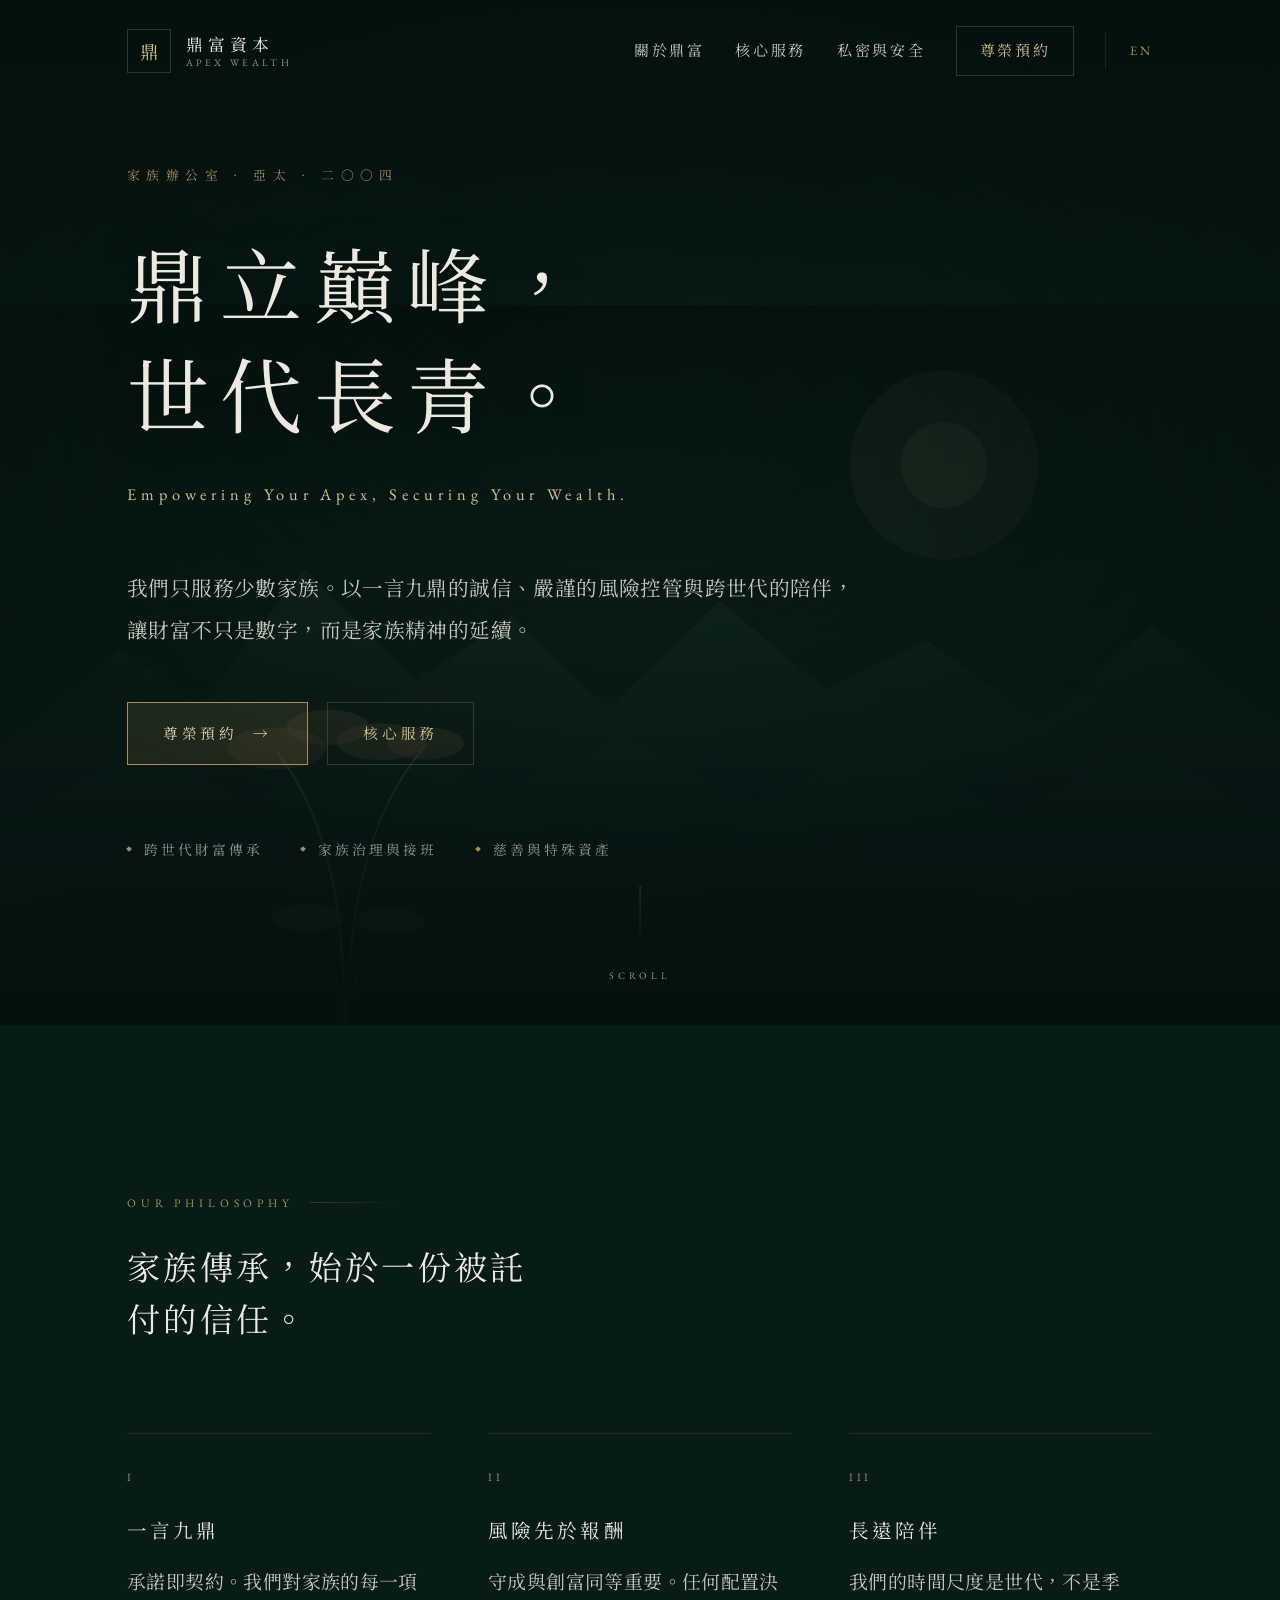
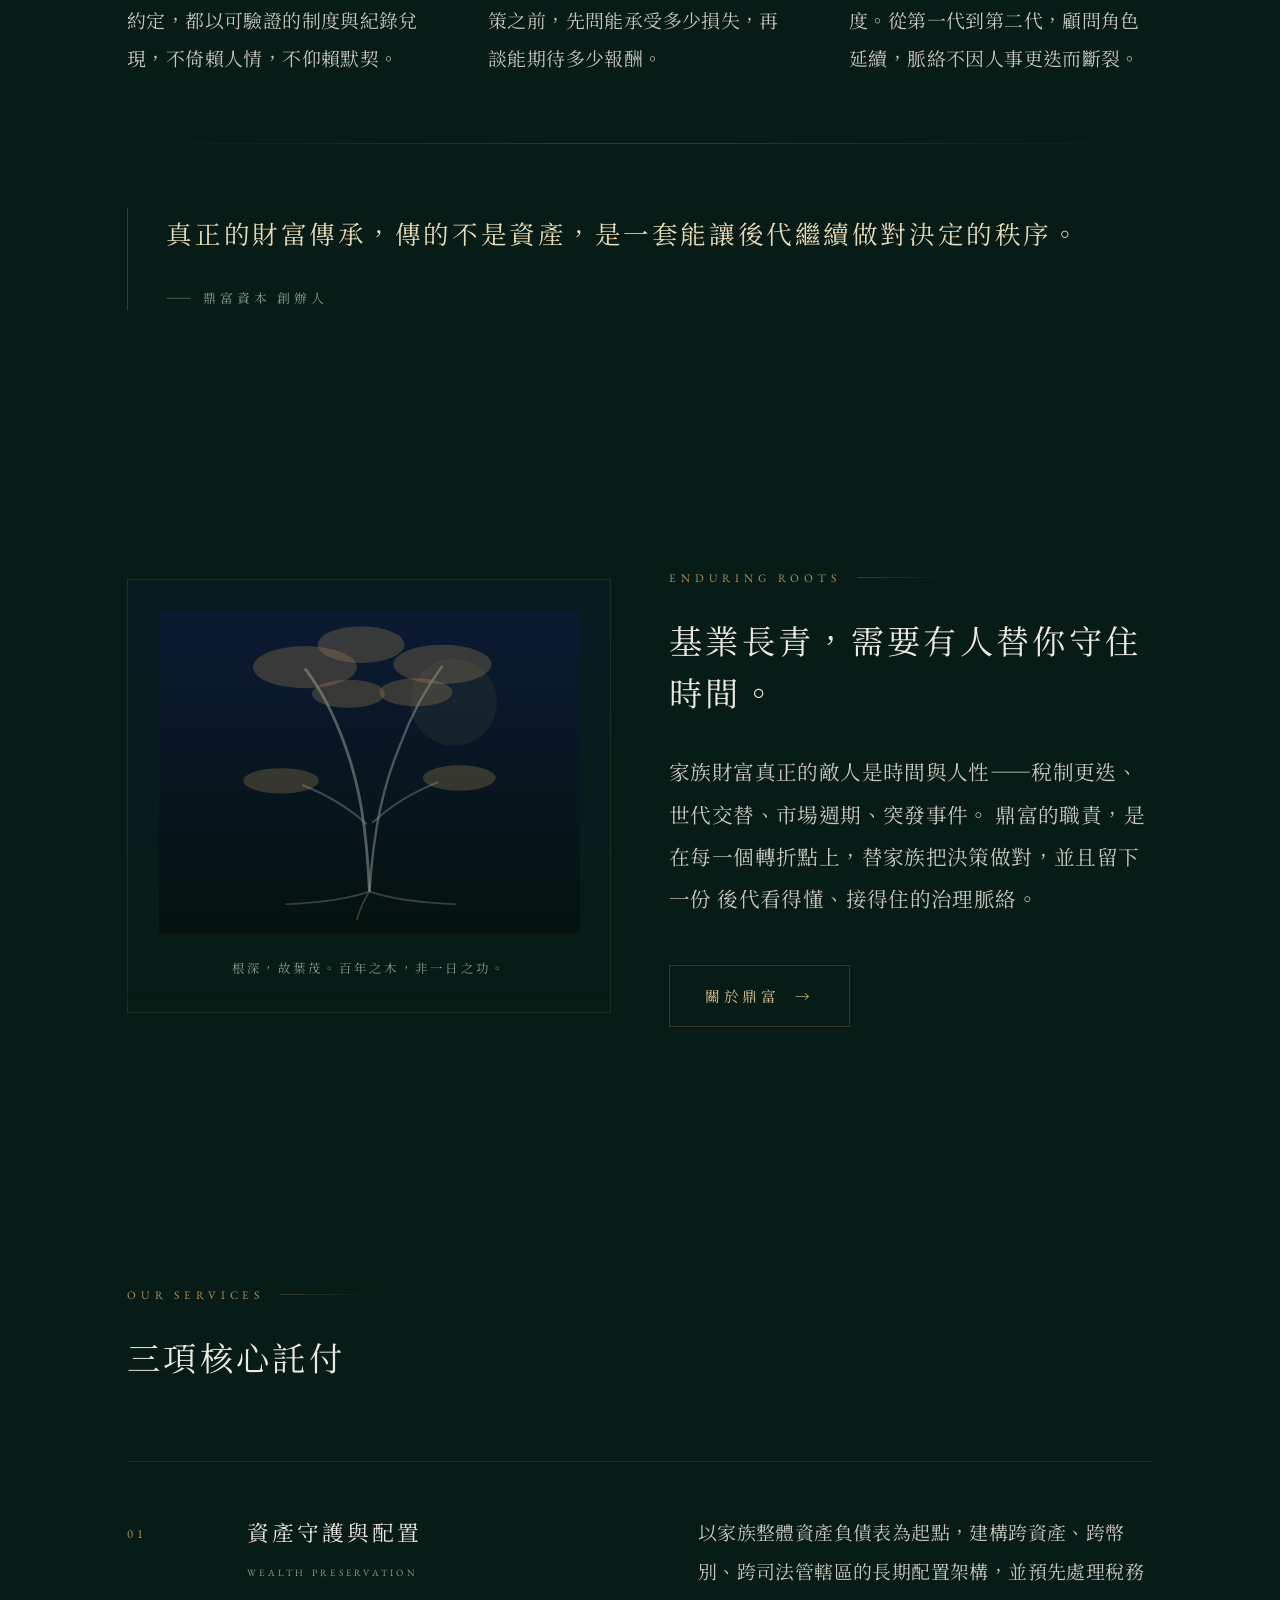
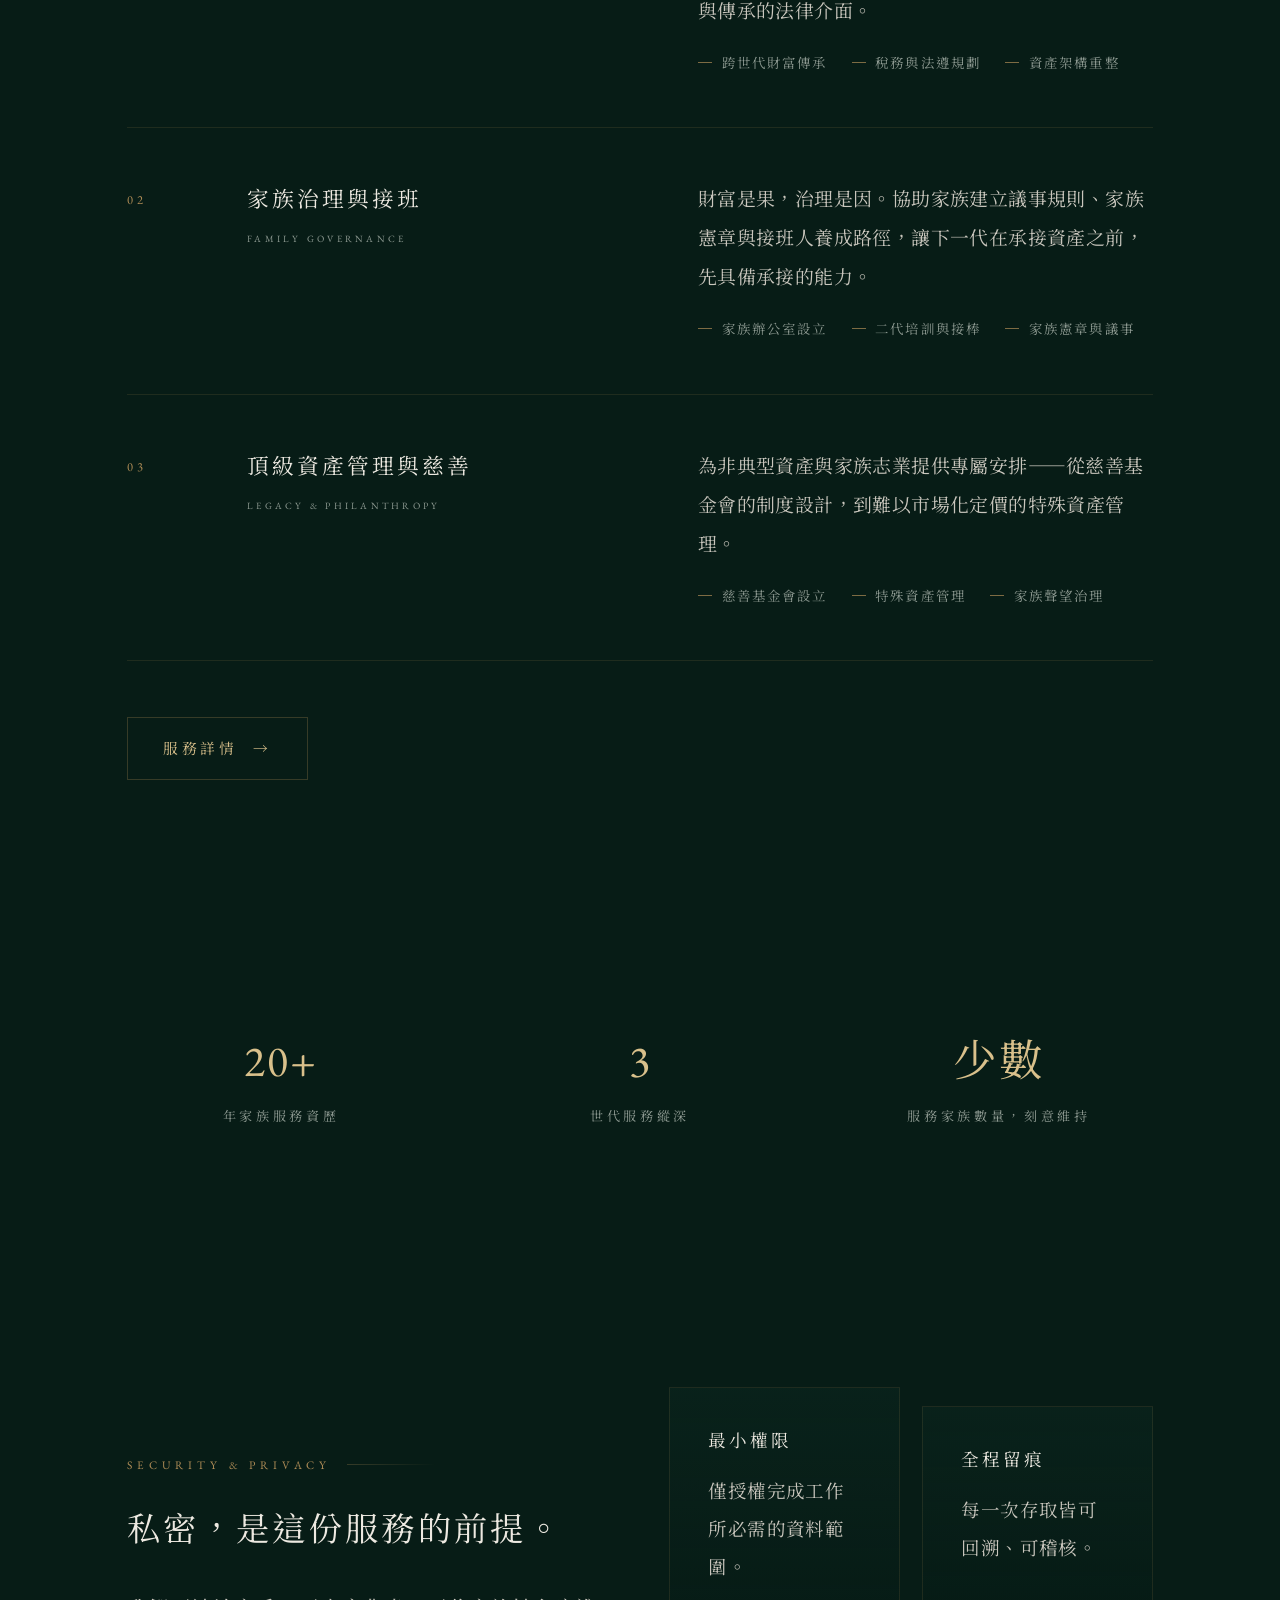
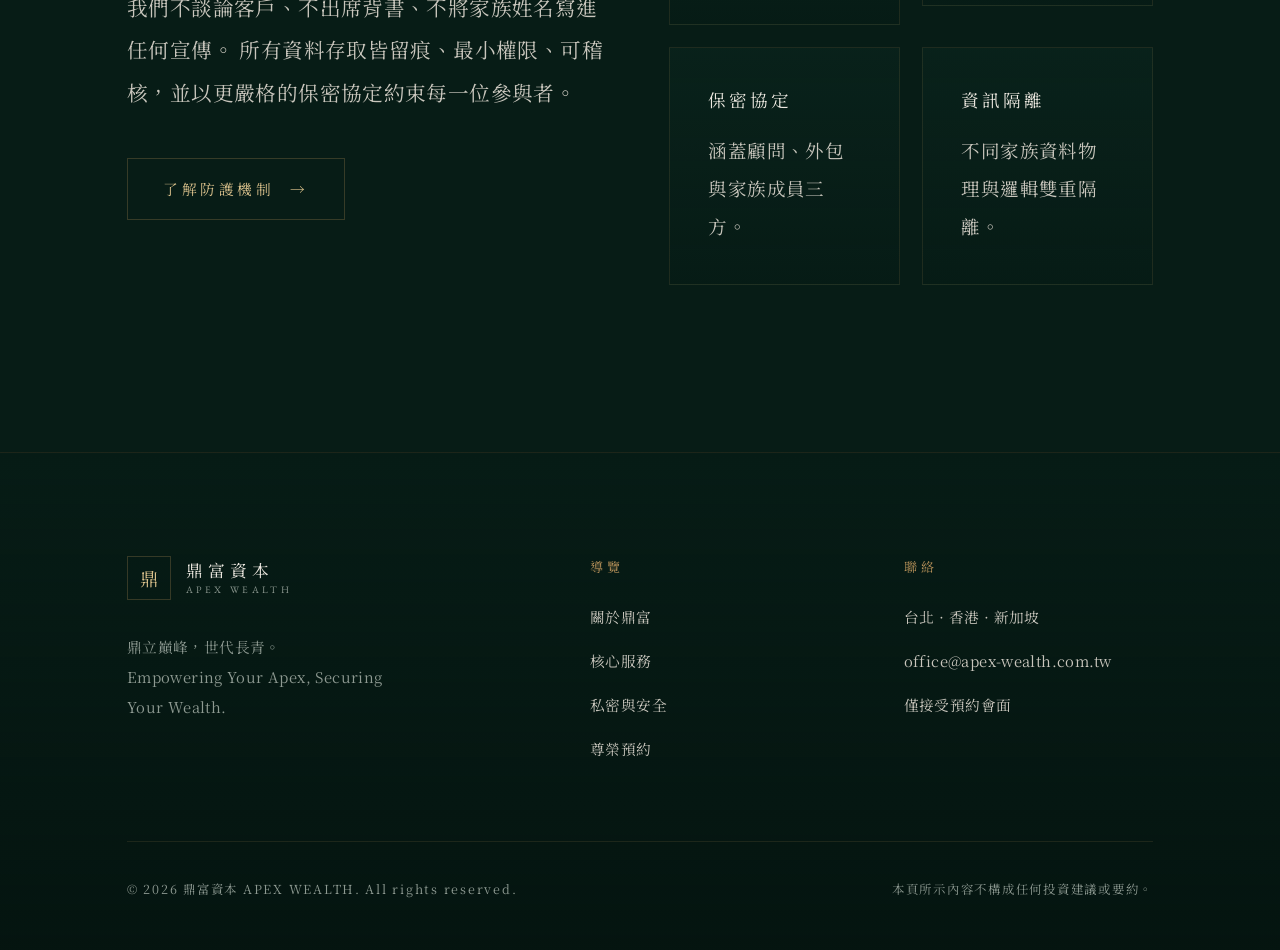
==== commit 9df73a31: "新增英文版網站，並接上中英切換 新增 en/ 五頁全英文站（index / about / services / security / contact）， 共用既有 assets，透過 body.la" ====
--- a/index.html
+++ b/index.html
@@ -36,6 +36,7 @@
       <a href="services.html">核心服務</a>
       <a href="security.html">私密與安全</a>
       <a class="nav__cta" href="contact.html">尊榮預約</a>
+      <a class="nav__lang" href="en/index.html" hreflang="en" lang="en">EN</a>
     </nav>
   </div>
 </header>
--- a/assets/css/main.css
+++ b/assets/css/main.css
@@ -761,6 +761,80 @@
   margin-bottom: 1.6rem;
 }
 
+/* --- 13. 語言切換與英文版 ---------------------------------------------- */
+.nav__lang {
+  font-family: var(--serif-en);
+  font-size: 0.8rem !important;
+  letter-spacing: 0.26em !important;
+  color: var(--gold) !important;
+  border-left: 1px solid var(--hairline-soft);
+  padding-left: 1.5rem !important;
+}
+.nav__lang::after { display: none; }
+.nav__lang:hover { color: var(--champagne) !important; }
+
+/* 英文版：拉丁文字不需中文那樣寬的行距與字距 */
+body.lang-en {
+  line-height: 1.88;
+  letter-spacing: 0.008em;
+}
+body.lang-en .lede { max-width: 64ch; }
+
+/* 英文版主標：以古典襯線呈現，字距收斂 */
+.hero__slogan--en {
+  font-family: var(--serif-en);
+  font-size: clamp(2rem, 5.4vw, 4.5rem);
+  line-height: 1.26;
+  letter-spacing: 0.035em;
+  font-weight: 400;
+}
+
+/* 英文版頁首的品牌字樣（Apex Wealth 為拉丁字母） */
+body.lang-en .brand__zh {
+  font-family: var(--serif-en);
+  font-size: 1.15rem;
+  letter-spacing: 0.2em;
+}
+
+/* 中文主標作為副題出現時 */
+.hero__zh-sub {
+  font-family: var(--serif-zh);
+  font-size: clamp(0.88rem, 1.5vw, 1.05rem);
+  letter-spacing: 0.44em;
+  color: var(--gold-light);
+  margin: 0 0 3rem;
+}
+
+/* 英文版標題字距（中文標題用寬字距，英文不宜） */
+body.lang-en .display,
+body.lang-en .section-title,
+body.lang-en .page-head h1 {
+  letter-spacing: 0.02em;
+  line-height: 1.4;
+}
+body.lang-en .quote { line-height: 1.75; letter-spacing: 0.012em; }
+body.lang-en .tenet h3,
+body.lang-en .card h3,
+body.lang-en .service h3 { letter-spacing: 0.05em; }
+body.lang-en .service h3 small { letter-spacing: 0.26em; }
+body.lang-en .eyebrow { letter-spacing: 0.34em; }
+body.lang-en .brand__en { letter-spacing: 0.28em; }
+body.lang-en .hero__org { letter-spacing: 0.4em; }
+body.lang-en .hero__meta { letter-spacing: 0.16em; }
+body.lang-en .btn { letter-spacing: 0.16em; }
+body.lang-en .metric span { letter-spacing: 0.2em; }
+body.lang-en .site-footer h4 { letter-spacing: 0.24em; }
+body.lang-en .field label { letter-spacing: 0.14em; }
+body.lang-en .tags { letter-spacing: 0.1em; }
+
+@media (max-width: 900px) {
+  .nav__lang {
+    border-left: 0;
+    padding-left: 0 !important;
+    font-size: 0.95rem !important;
+  }
+}
+
 /* 加值：lang 切換用的隱藏提示 */
 .visually-hidden {
   position: absolute;
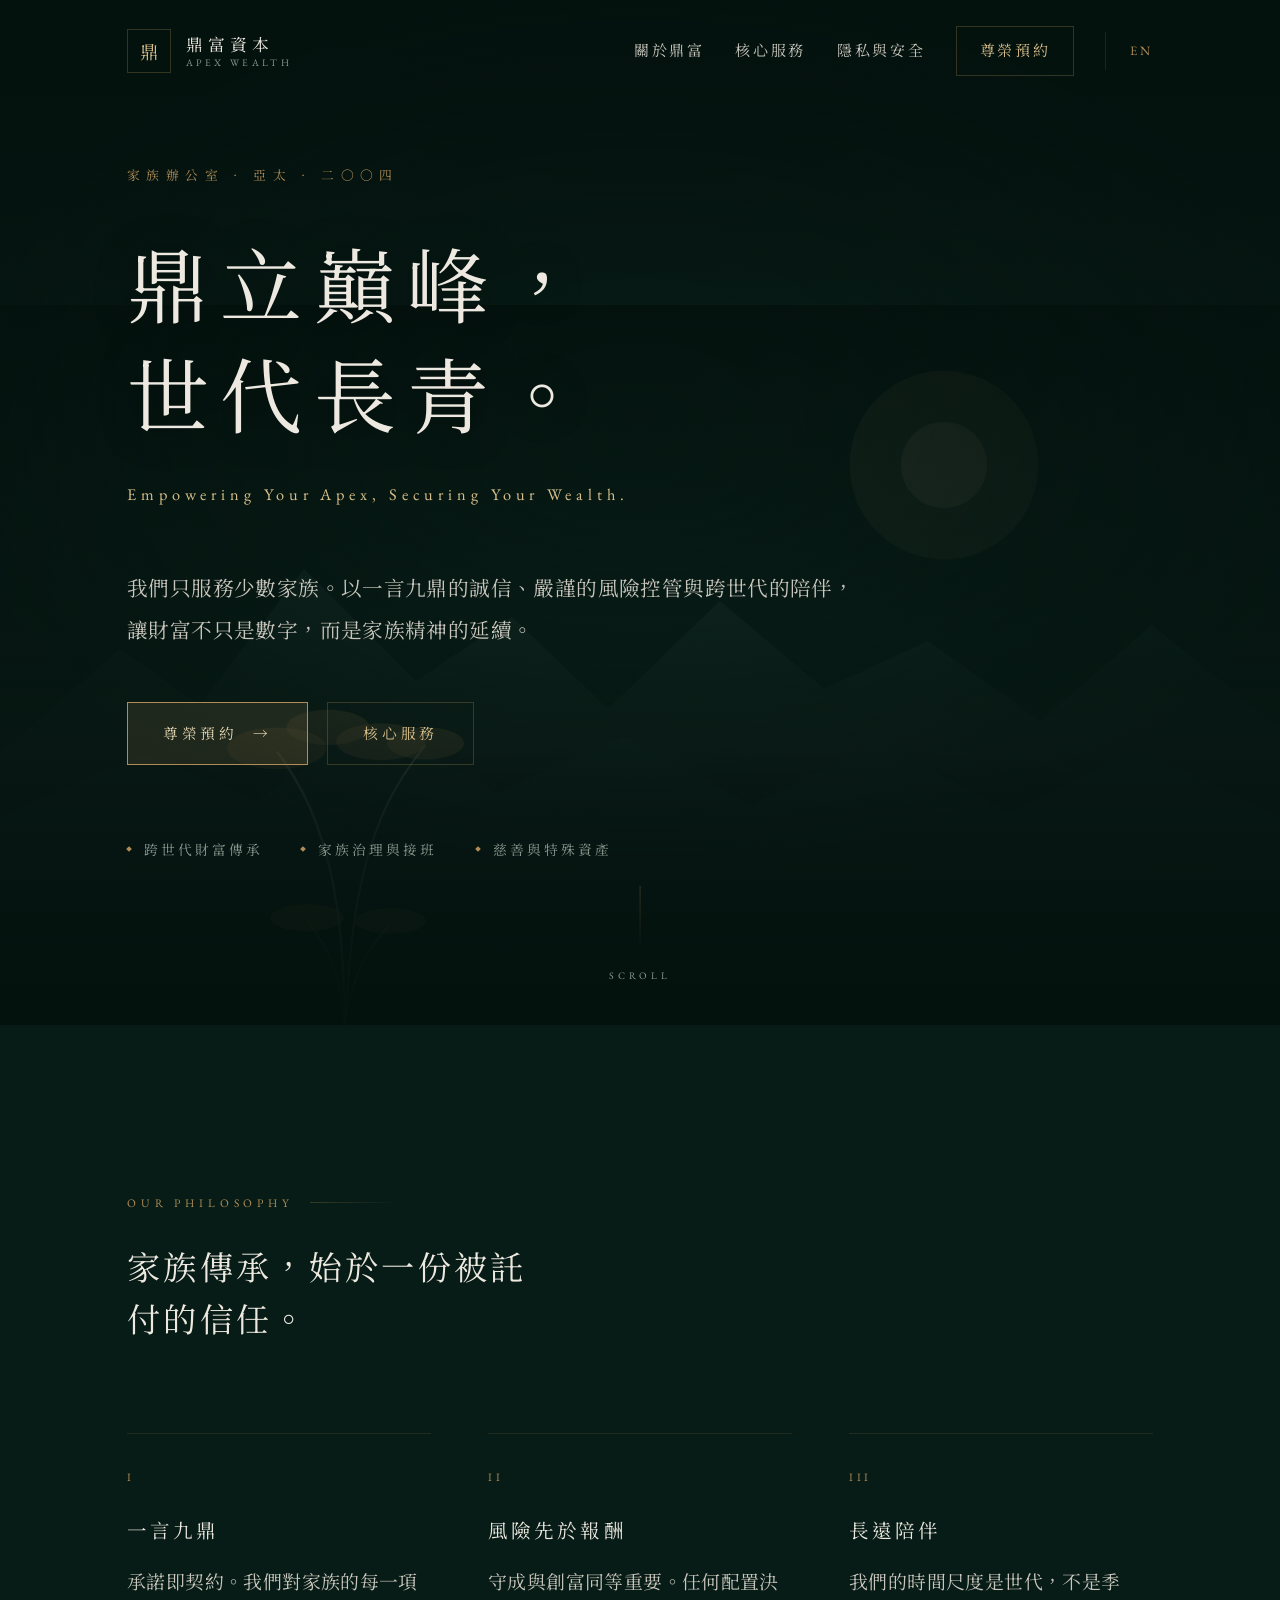
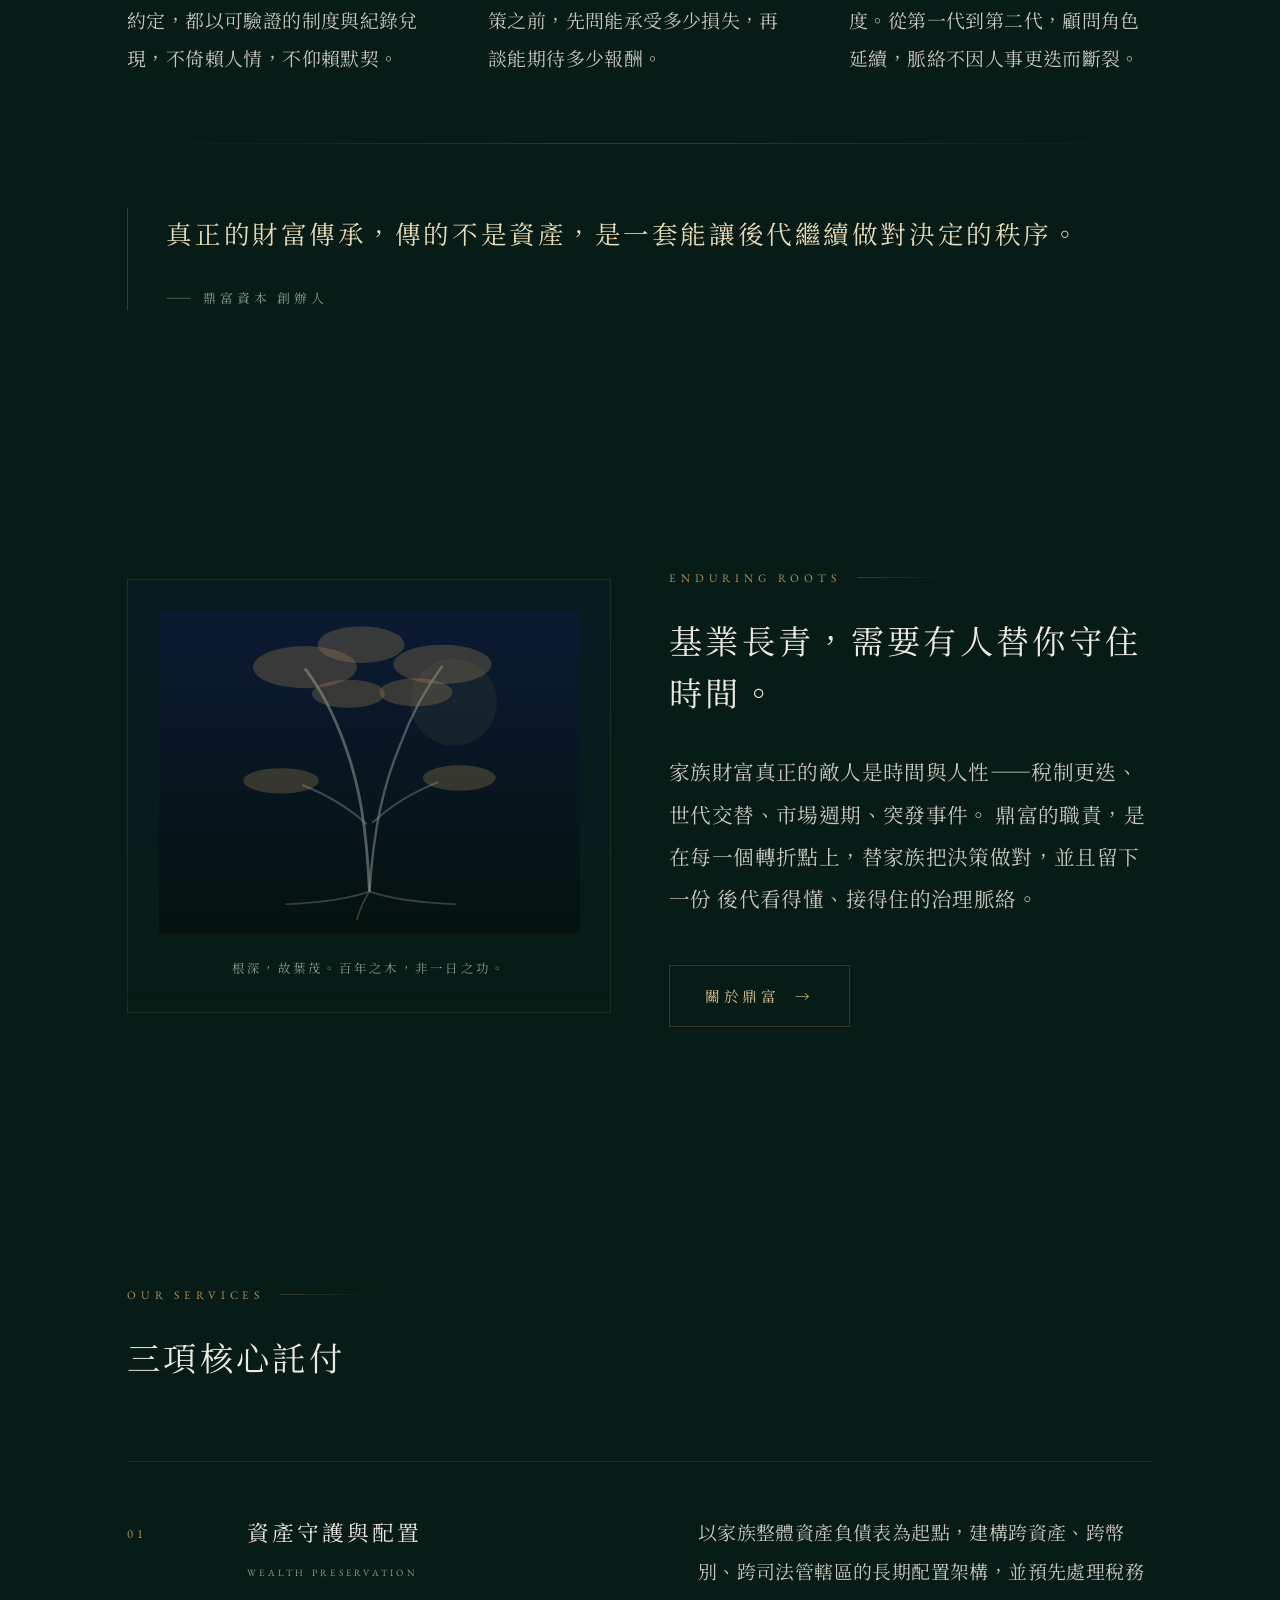
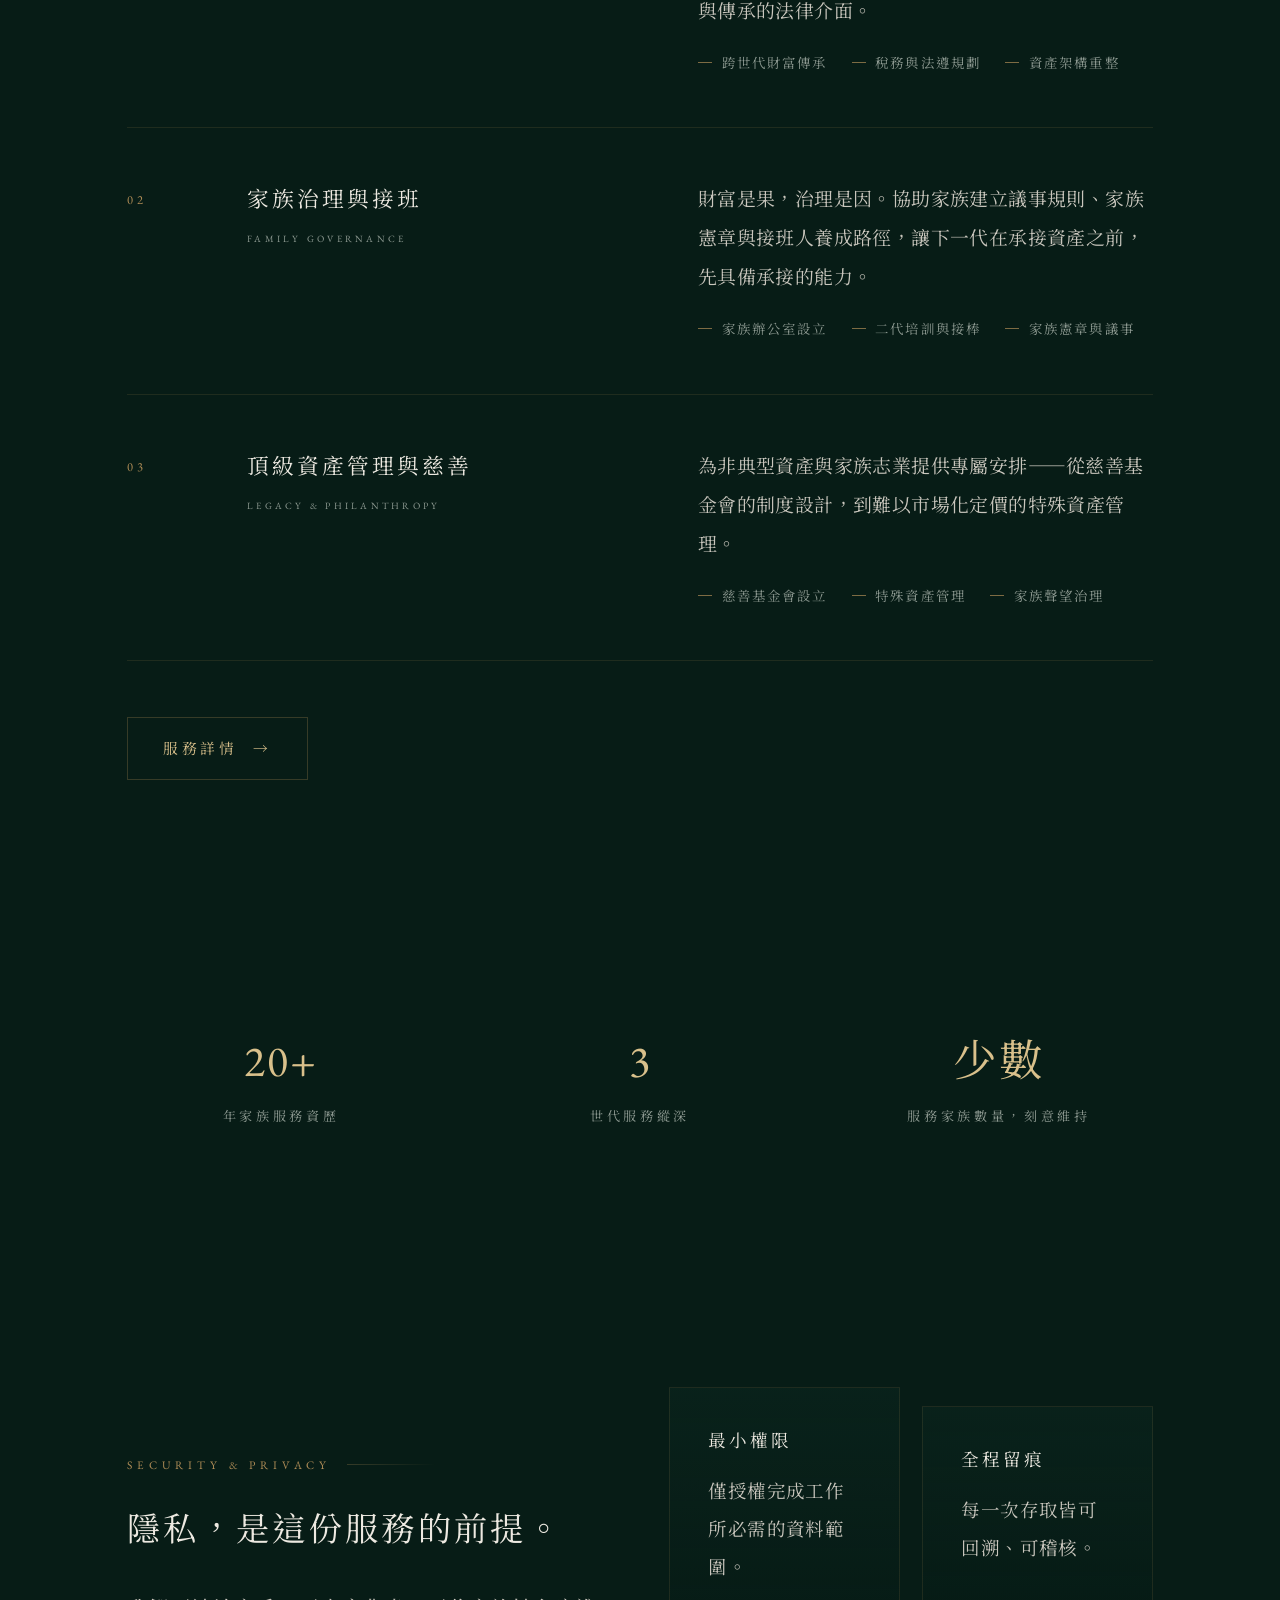
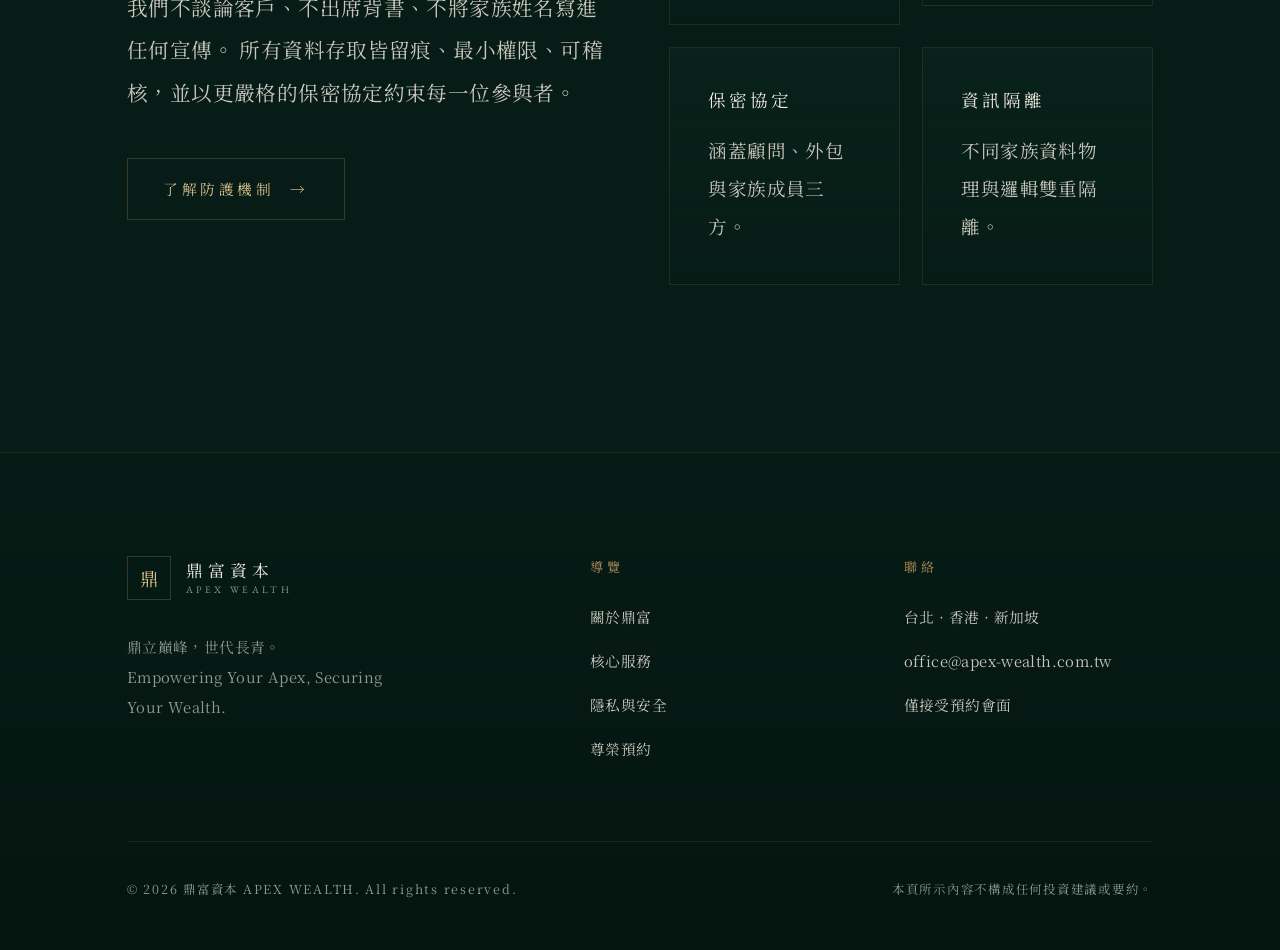
==== commit 7e9ad838: "用語調整：「私密」改「隱私」，「對外沉默」改「嚴格保密」 - 導覽、頁尾、標題、meta 描述一律「隱私與安全」 - security.html 第二道防線卡片改為「嚴格保密」 - 英文版對應詞 Pu" ====
--- a/index.html
+++ b/index.html
@@ -34,7 +34,7 @@
     <nav class="nav" id="primary-nav" aria-label="主要導覽">
       <a href="about.html">關於鼎富</a>
       <a href="services.html">核心服務</a>
-      <a href="security.html">私密與安全</a>
+      <a href="security.html">隱私與安全</a>
       <a class="nav__cta" href="contact.html">尊榮預約</a>
       <a class="nav__lang" href="en/index.html" hreflang="en" lang="en">EN</a>
     </nav>
@@ -310,7 +310,7 @@
       <div class="grid grid--2">
         <div data-reveal>
           <p class="eyebrow">Security &amp; Privacy</p>
-          <h2 class="section-title" id="privacy-title">私密，是這份服務的前提。</h2>
+          <h2 class="section-title" id="privacy-title">隱私，是這份服務的前提。</h2>
           <p class="lede" style="margin-top: 2rem;">
             我們不談論客戶、不出席背書、不將家族姓名寫進任何宣傳。
             所有資料存取皆留痕、最小權限、可稽核，並以更嚴格的保密協定約束每一位參與者。
@@ -355,7 +355,7 @@
         <ul>
           <li><a href="about.html">關於鼎富</a></li>
           <li><a href="services.html">核心服務</a></li>
-          <li><a href="security.html">私密與安全</a></li>
+          <li><a href="security.html">隱私與安全</a></li>
           <li><a href="contact.html">尊榮預約</a></li>
         </ul>
       </div>
--- a/assets/css/main.css
+++ b/assets/css/main.css
@@ -667,6 +667,35 @@
   max-width: 60ch;
 }
 
+/* 送出結果提示（由 JS 產生並填入） */
+.form__status {
+  margin: 0;
+  font-size: 0.88rem;
+  letter-spacing: 0.08em;
+  line-height: 1.8;
+  max-width: 60ch;
+  border-left: 1px solid transparent;
+  padding-left: 0;
+  transition: color .8s var(--ease-silk), border-color .8s var(--ease-silk);
+}
+.form__status:empty { display: none; }
+.form__status.is-ok {
+  color: var(--champagne);
+  border-left-color: var(--gold);
+  padding-left: 1.2rem;
+}
+.form__status.is-error {
+  color: #D9A08B;
+  border-left-color: #B0604A;
+  padding-left: 1.2rem;
+}
+
+/* 送出中：按鈕反饋 */
+.btn[disabled] {
+  opacity: .55;
+  cursor: progress;
+}
+
 /* --- 10. 頁尾 ----------------------------------------------------------- */
 .site-footer {
   border-top: 1px solid var(--hairline-soft);
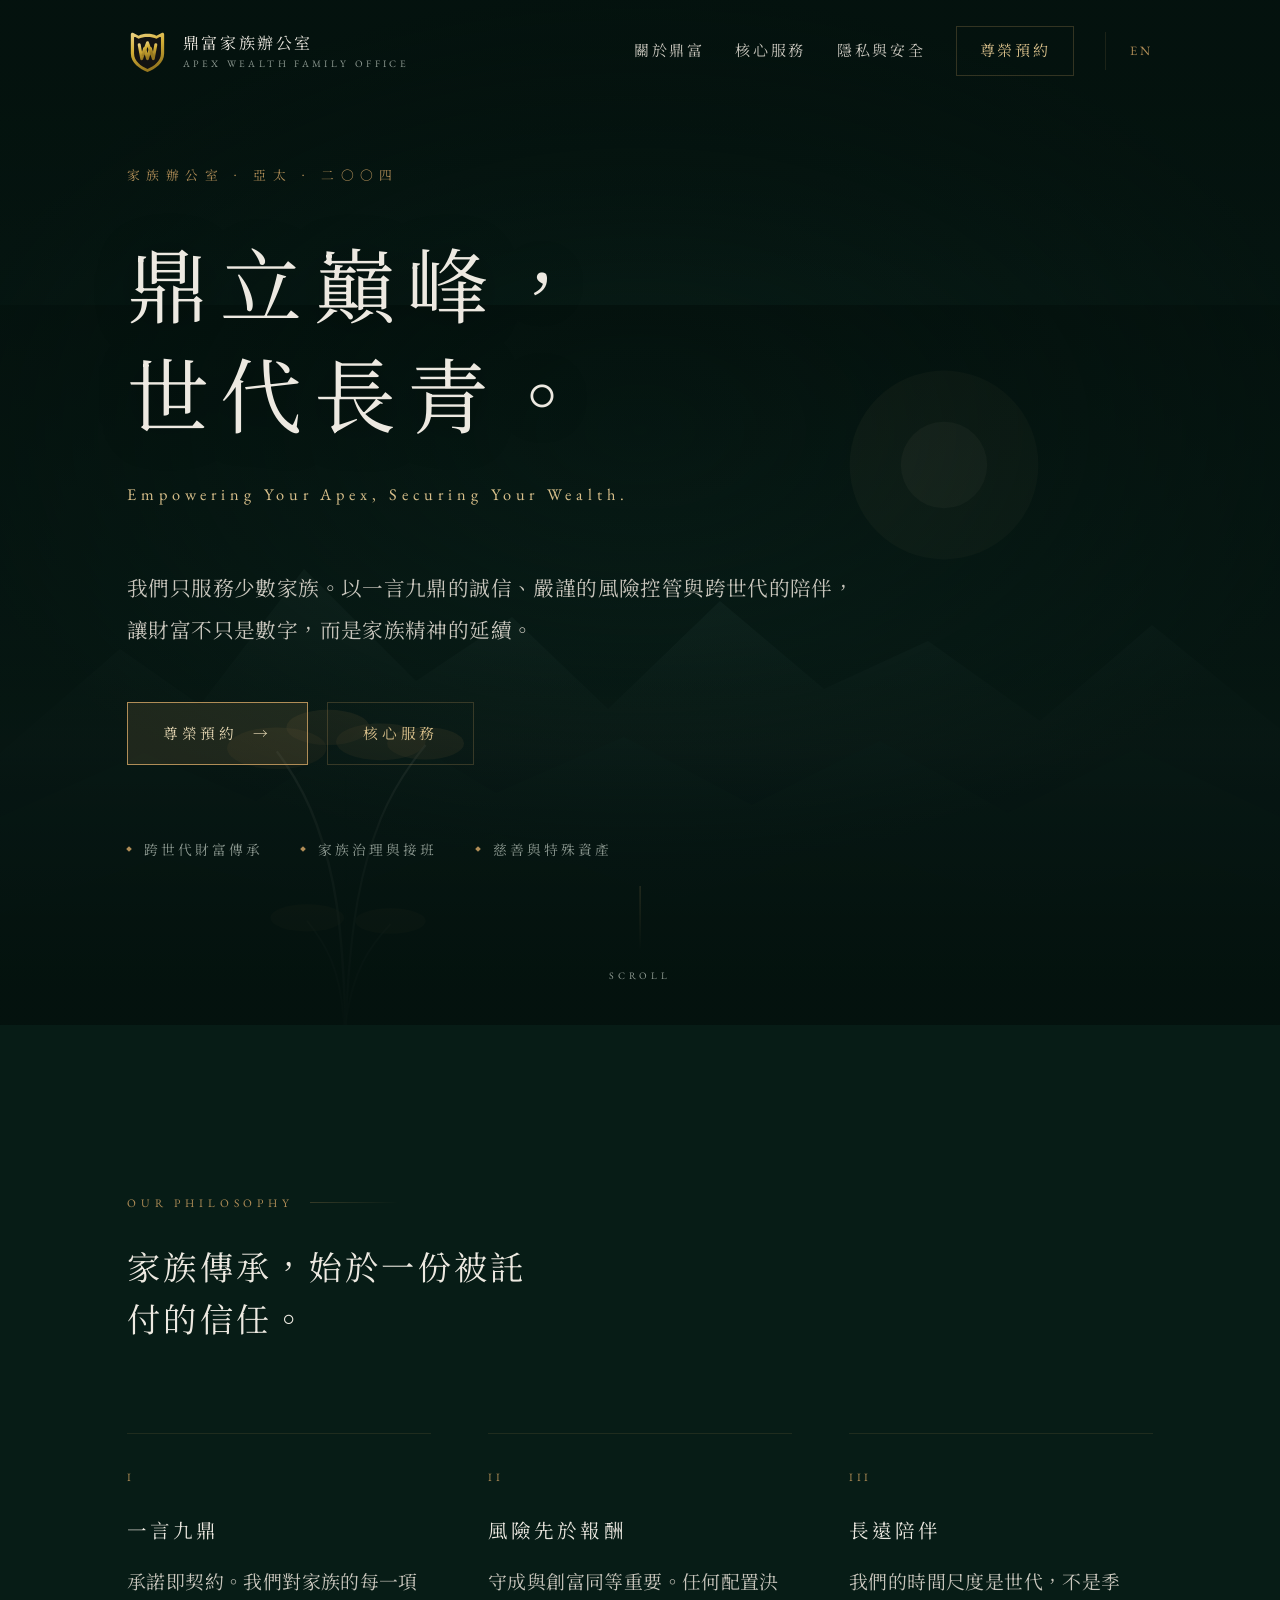
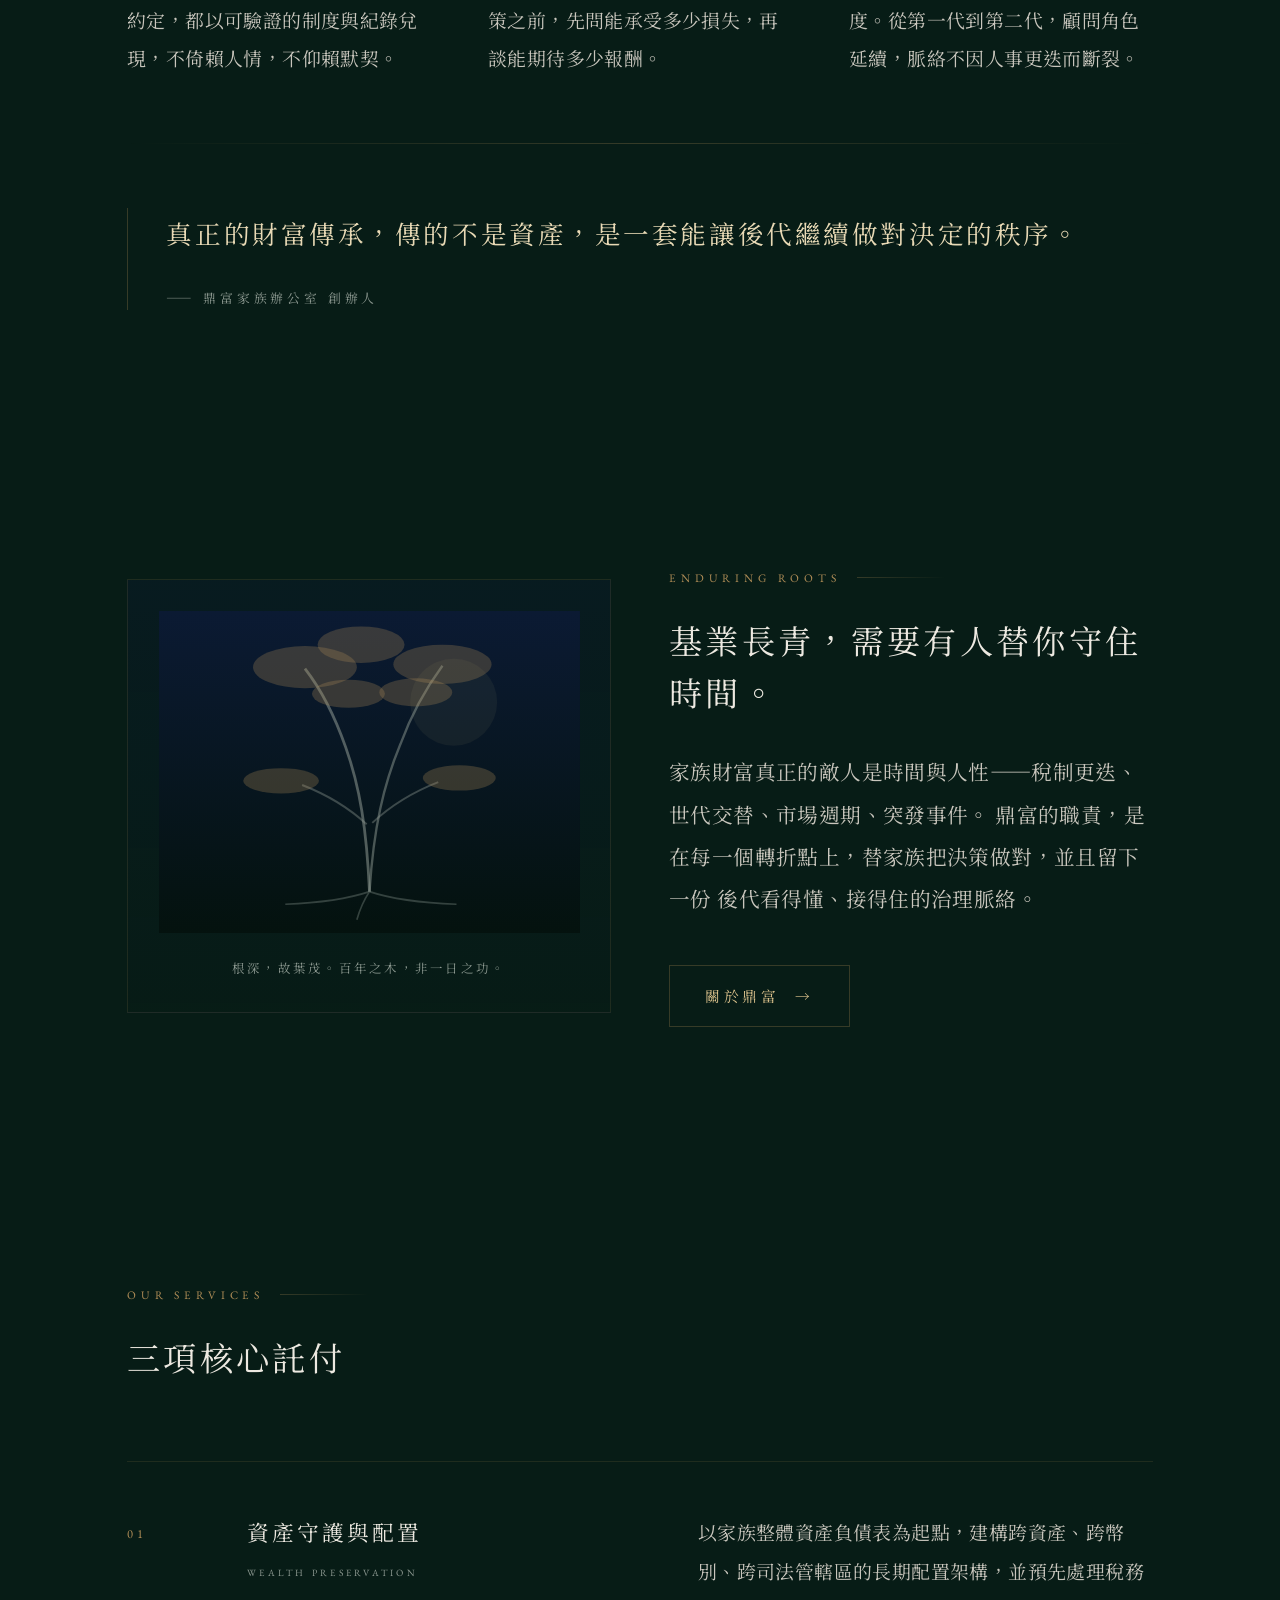
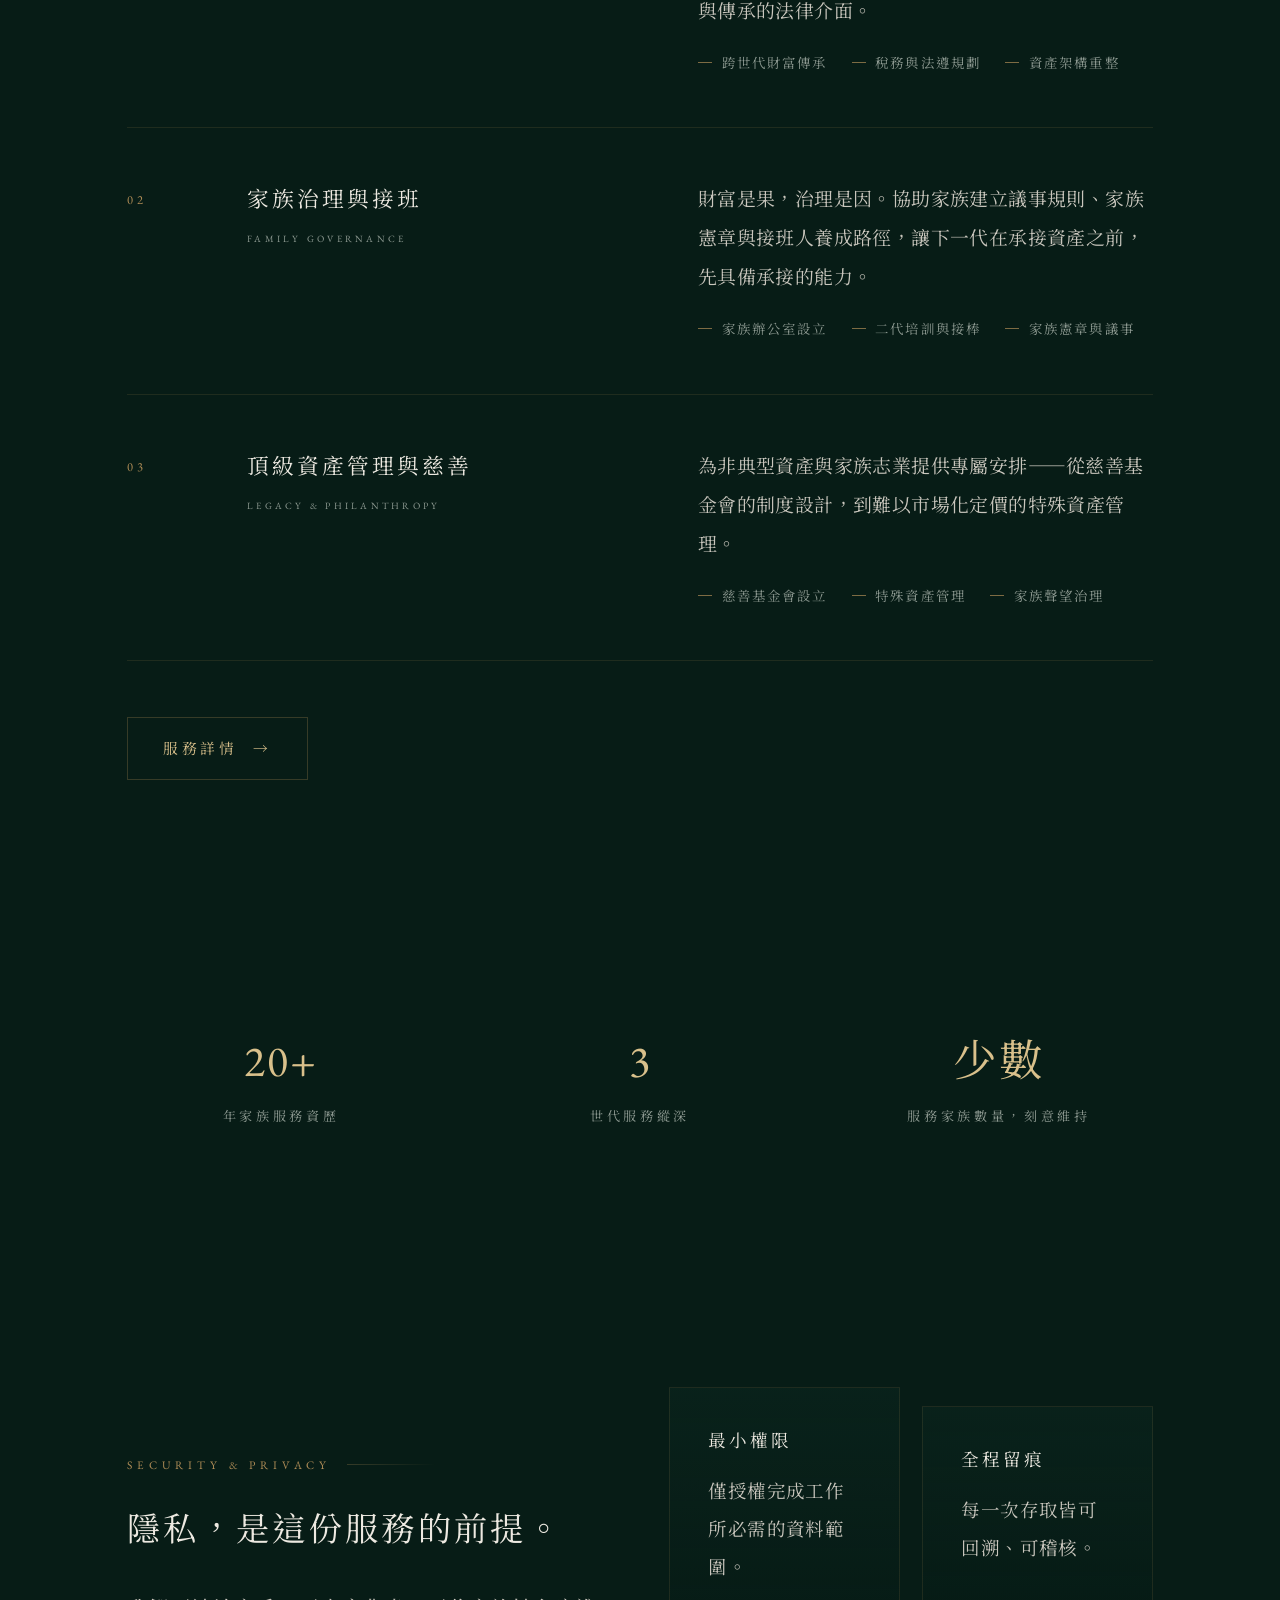
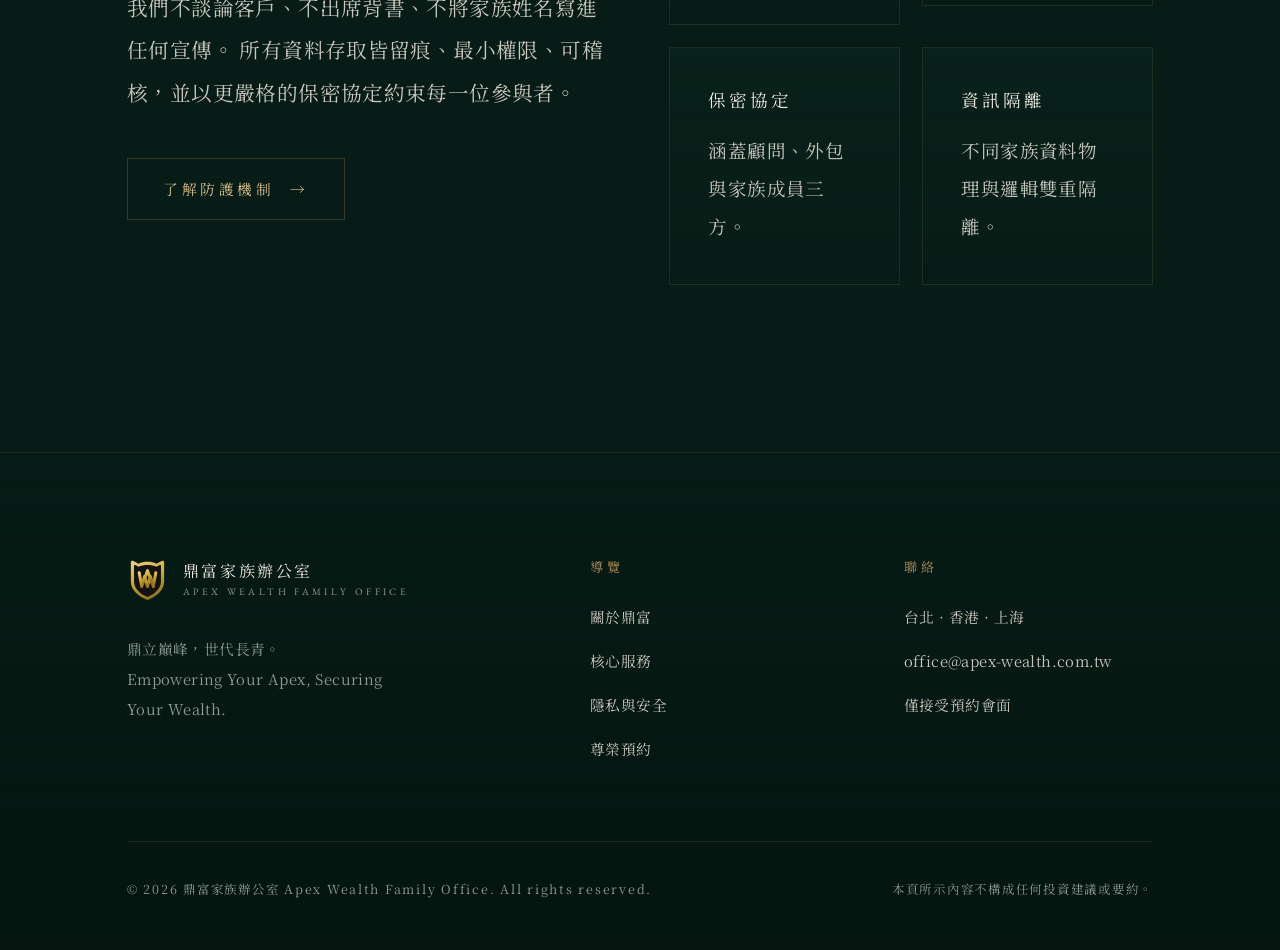
==== commit cac88967: "品牌改版：更名、城市調整、ISO 標註，並建立家族徽章識別系統 文字修改 - 品牌名：鼎富資本 APEX WEALTH → 鼎富家族辦公室 Apex Wealth Family Office   （涵" ====
--- a/index.html
+++ b/index.html
@@ -3,14 +3,17 @@
 <head>
 <meta charset="utf-8">
 <meta name="viewport" content="width=device-width, initial-scale=1">
-<title>鼎富資本 APEX WEALTH｜家族辦公室 · 鼎立巔峰，世代長青</title>
-<meta name="description" content="鼎富資本為亞太地區超高淨值家族提供跨世代財富傳承、家族治理與頂級資產管理服務。一言九鼎，長遠相伴。">
+<title>鼎富家族辦公室 Apex Wealth Family Office｜家族辦公室 · 鼎立巔峰，世代長青</title>
+<meta name="description" content="鼎富家族辦公室為亞太地區超高淨值家族提供跨世代財富傳承、家族治理與頂級資產管理服務。一言九鼎，長遠相伴。">
 <meta name="theme-color" content="#071C16">
 <link rel="preconnect" href="https://fonts.googleapis.com">
 <link rel="preconnect" href="https://fonts.gstatic.com" crossorigin>
 <link href="https://fonts.googleapis.com/css2?family=EB+Garamond:ital,wght@0,400;0,500;1,400&family=Noto+Serif+TC:wght@300;400;500&display=swap" rel="stylesheet">
 <link rel="stylesheet" href="assets/css/main.css">
-<link rel="icon" href="data:image/svg+xml,%3Csvg xmlns='http://www.w3.org/2000/svg' viewBox='0 0 32 32'%3E%3Crect width='32' height='32' fill='%23071C16'/%3E%3Ctext x='16' y='22' font-size='18' text-anchor='middle' fill='%23D9C08B' font-family='serif'%3E%E9%BC%8E%3C/text%3E%3C/svg%3E">
+<link rel="icon" href="assets/img/favicon.ico" sizes="any">
+<link rel="icon" href="assets/img/favicon-32.png" type="image/png" sizes="32x32">
+<link rel="icon" href="assets/img/favicon-16.png" type="image/png" sizes="16x16">
+<link rel="apple-touch-icon" href="assets/img/apple-touch-icon.png">
 </head>
 <body>
 
@@ -19,11 +22,11 @@
 <!-- ════════════ 頁首 ════════════ -->
 <header class="site-header">
   <div class="wrap">
-    <a class="brand" href="index.html" aria-label="鼎富資本 首頁">
-      <span class="brand__mark" aria-hidden="true"><span>鼎</span></span>
+    <a class="brand" href="index.html" aria-label="鼎富家族辦公室 首頁">
+      <img class="brand__mark" src="assets/img/emblem-mark.svg" alt="" width="40" height="45" aria-hidden="true">
       <span class="brand__text">
-        <span class="brand__zh">鼎富資本</span>
-        <span class="brand__en">Apex Wealth</span>
+        <span class="brand__zh">鼎富家族辦公室</span>
+        <span class="brand__en">Apex Wealth Family Office</span>
       </span>
     </a>
 
@@ -44,7 +47,7 @@
 <main id="main">
 
   <!-- ════════════ 主視覺：劇院式開場 ════════════ -->
-  <section class="hero" aria-label="鼎富資本 主視覺">
+  <section class="hero" aria-label="鼎富家族辦公室 主視覺">
     <div class="hero__scene" aria-hidden="true">
       <!-- 東方山水 · 百年古樹（原創向量，非圖庫罐頭照） -->
       <svg viewBox="0 0 1600 900" preserveAspectRatio="xMidYMax slice" role="presentation">
@@ -185,7 +188,7 @@
 
       <blockquote class="quote" data-reveal>
         真正的財富傳承，傳的不是資產，是一套能讓後代繼續做對決定的秩序。
-        <cite>—— 鼎富資本 創辦人</cite>
+        <cite>—— 鼎富家族辦公室 創辦人</cite>
       </blockquote>
     </div>
   </section>
@@ -338,10 +341,10 @@
     <div class="site-footer__top">
       <div>
         <a class="brand" href="index.html">
-          <span class="brand__mark" aria-hidden="true"><span>鼎</span></span>
+          <img class="brand__mark" src="assets/img/emblem-mark.svg" alt="" width="40" height="45" aria-hidden="true">
           <span class="brand__text">
-            <span class="brand__zh">鼎富資本</span>
-            <span class="brand__en">Apex Wealth</span>
+            <span class="brand__zh">鼎富家族辦公室</span>
+            <span class="brand__en">Apex Wealth Family Office</span>
           </span>
         </a>
         <p class="muted" style="margin-top: 2rem; max-width: 34ch; font-size: 0.92rem;">
@@ -363,7 +366,7 @@
       <div>
         <h4>聯絡</h4>
         <ul>
-          <li>台北 · 香港 · 新加坡</li>
+          <li>台北 · 香港 · 上海</li>
           <li><a href="mailto:office@apex-wealth.com.tw">office@apex-wealth.com.tw</a></li>
           <li>僅接受預約會面</li>
         </ul>
@@ -371,7 +374,7 @@
     </div>
 
     <div class="site-footer__bottom">
-      <span>© <span data-year>2026</span> 鼎富資本 APEX WEALTH. All rights reserved.</span>
+      <span>© <span data-year>2026</span> 鼎富家族辦公室 Apex Wealth Family Office. All rights reserved.</span>
       <span>本頁所示內容不構成任何投資建議或要約。</span>
     </div>
   </div>
--- a/assets/css/main.css
+++ b/assets/css/main.css
@@ -217,27 +217,22 @@
   gap: 0.95rem;
   flex-shrink: 0;
 }
+/* 頁首／頁尾的家族徽章圖記 */
 .brand__mark {
-  width: 44px;
-  height: 44px;
+  height: 46px;
+  width: auto;
   flex: none;
-  border: 1px solid var(--hairline);
-  display: grid;
-  place-items: center;
-  transition: border-color .9s var(--ease-silk);
-}
-.brand__mark span {
-  font-size: 1.15rem;
-  color: var(--gold-light);
-  letter-spacing: 0;
-  line-height: 1;
-}
-.brand:hover .brand__mark { border-color: var(--gold); }
-.brand__text { display: flex; flex-direction: column; gap: .28rem; }
+  display: block;
+  transition: filter .9s var(--ease-silk);
+}
+.brand:hover .brand__mark { filter: brightness(1.18); }
+
+.brand__text { display: flex; flex-direction: column; gap: .3rem; }
 .brand__zh {
-  font-size: 1.05rem;
-  letter-spacing: 0.3em;
-  line-height: 1.2;
+  font-size: 1rem;
+  letter-spacing: 0.16em;
+  line-height: 1.3;
+  white-space: nowrap;
 }
 .brand__en {
   font-family: var(--serif-en);
@@ -821,9 +816,12 @@
 /* 英文版頁首的品牌字樣（Apex Wealth 為拉丁字母） */
 body.lang-en .brand__zh {
   font-family: var(--serif-en);
-  font-size: 1.15rem;
-  letter-spacing: 0.2em;
-}
+  font-size: 1.02rem;
+  letter-spacing: 0.14em;
+}
+/* 英文版頁首用橫式商標，不用中文長名 */
+body.lang-en .brand__zh { font-size: 1.02rem; }
+body.lang-en .brand__en { font-size: 0.58rem; letter-spacing: 0.26em; }
 
 /* 中文主標作為副題出現時 */
 .hero__zh-sub {
